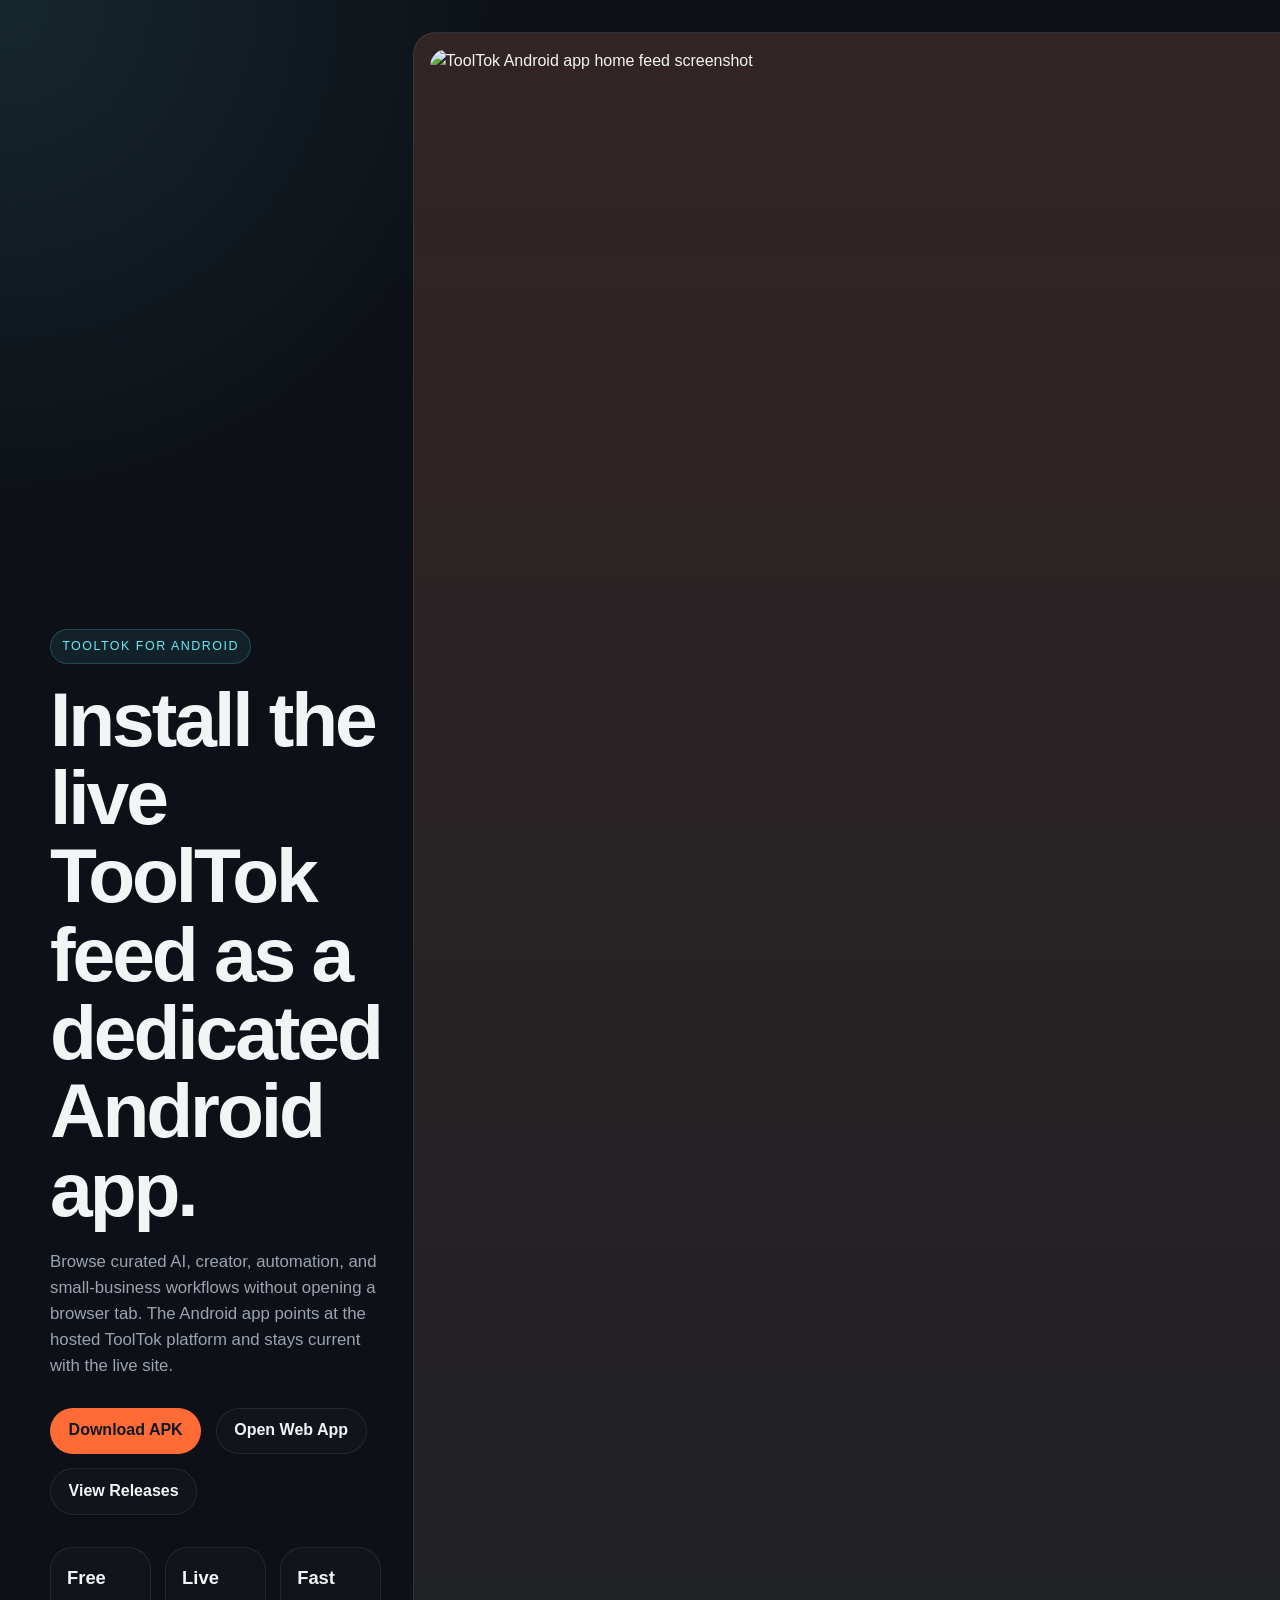
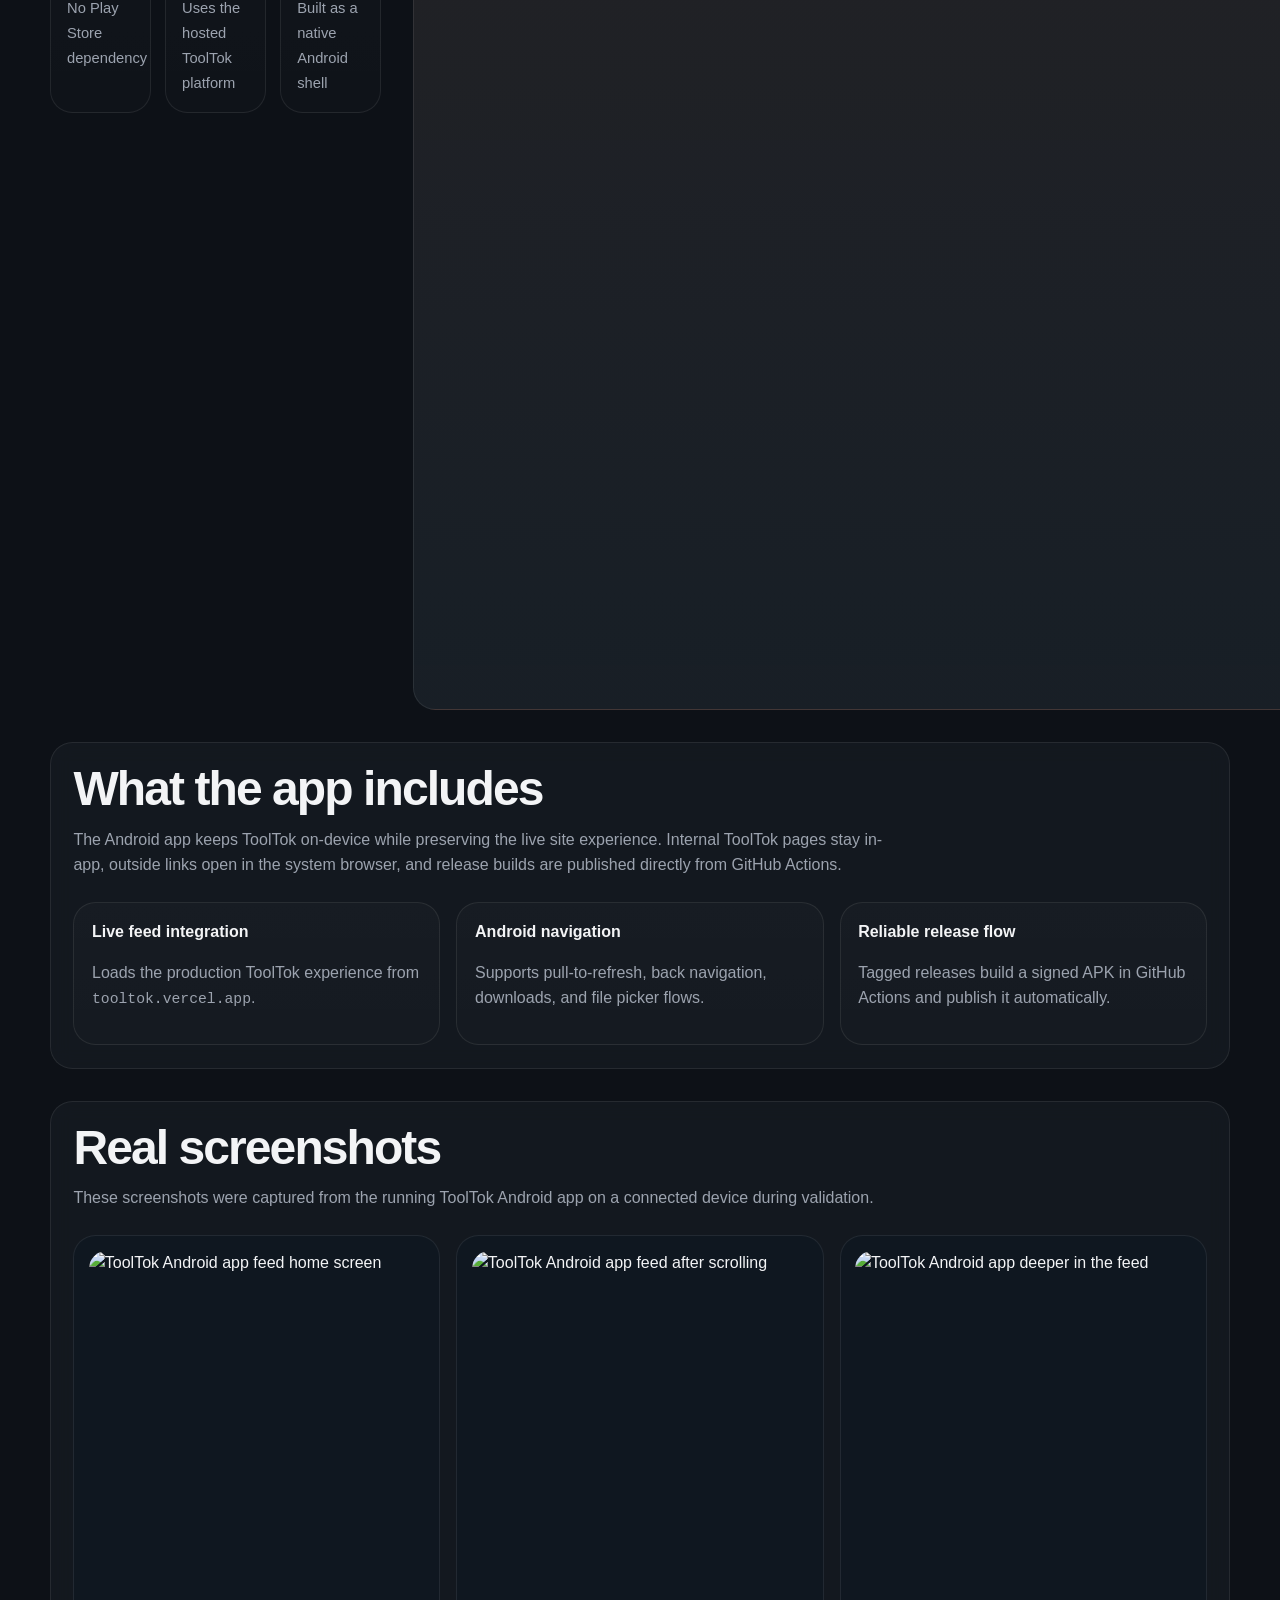
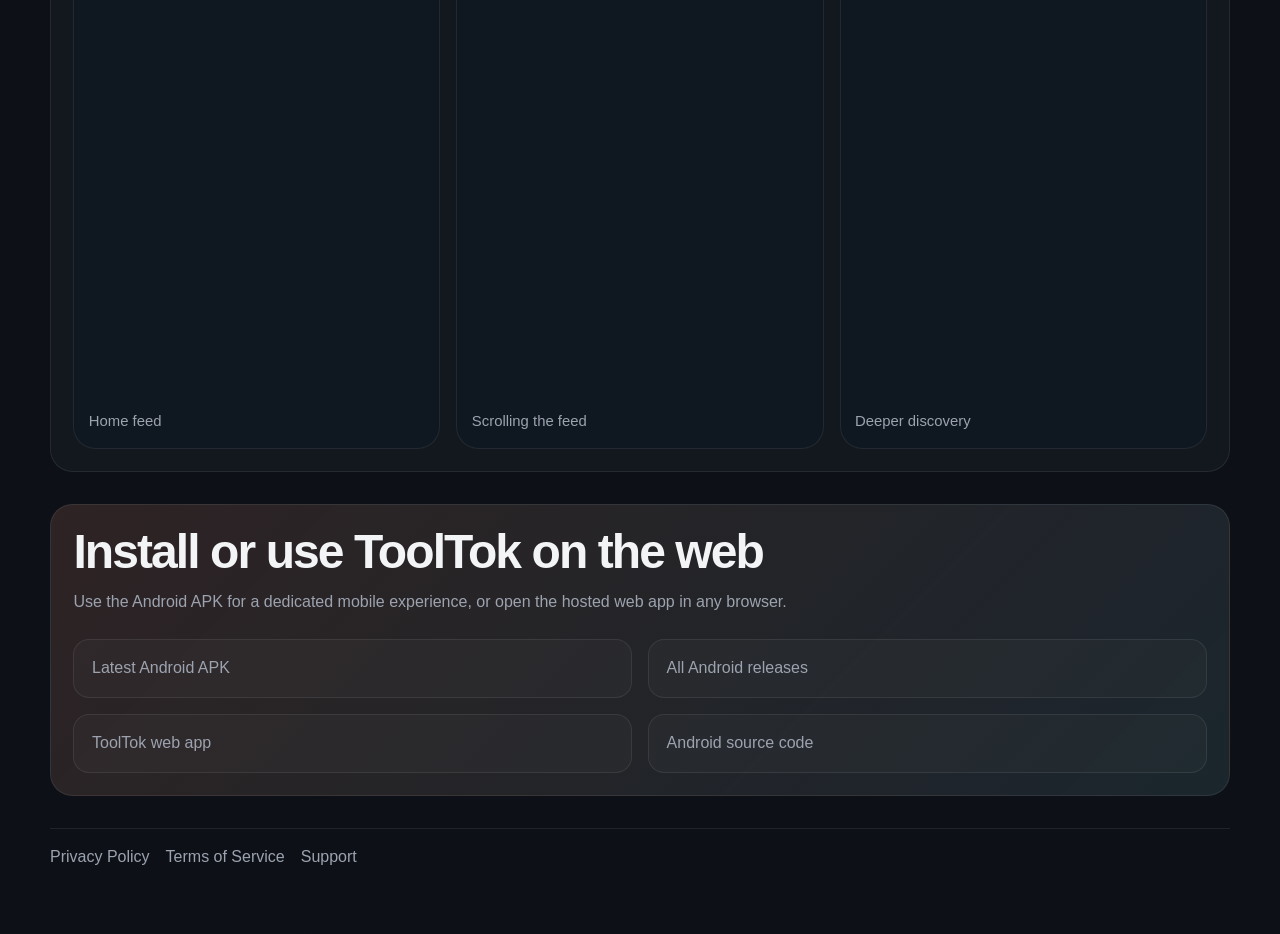
==== site/index.html @ 87d03ae3 "Add AdMob interstitials and legal pages" ====
<!doctype html>
<html lang="en">
  <head>
    <meta charset="utf-8" />
    <meta name="viewport" content="width=device-width, initial-scale=1" />
    <title>ToolTok Android App | Download the Latest APK</title>
    <meta
      name="description"
      content="Download ToolTok for Android. Browse curated AI, creator, automation, and small-business video workflows in a fast Android app linked to the live ToolTok web platform."
    />
    <meta
      name="keywords"
      content="ToolTok Android app, ToolTok APK, AI tools Android app, creator tools app, automation videos, small business app"
    />
    <meta name="robots" content="index,follow,max-image-preview:large" />
    <meta name="author" content="ToolTok" />
    <meta name="application-name" content="ToolTok Android App" />
    <meta name="theme-color" content="#0d1117" />
    <link rel="canonical" href="https://chartmann1590.github.io/ToolTok-App/" />
    <link rel="icon" href="./assets/tooltok-mark.svg" type="image/svg+xml" />
    <link rel="stylesheet" href="./styles.css" />

    <meta property="og:type" content="website" />
    <meta property="og:title" content="ToolTok Android App | Download the Latest APK" />
    <meta
      property="og:description"
      content="Install ToolTok on Android and get the live ToolTok feed, newsletter, and tool discovery experience in a mobile app."
    />
    <meta property="og:url" content="https://chartmann1590.github.io/ToolTok-App/" />
    <meta property="og:site_name" content="ToolTok Android App" />
    <meta
      property="og:image"
      content="https://chartmann1590.github.io/ToolTok-App/assets/screenshots/feed-home.png"
    />

    <meta name="twitter:card" content="summary_large_image" />
    <meta name="twitter:title" content="ToolTok Android App | Download the Latest APK" />
    <meta
      name="twitter:description"
      content="Install ToolTok on Android and open the live ToolTok feed in a dedicated app."
    />
    <meta
      name="twitter:image"
      content="https://chartmann1590.github.io/ToolTok-App/assets/screenshots/feed-home.png"
    />

    <script type="application/ld+json">
      {
        "@context": "https://schema.org",
        "@type": "SoftwareApplication",
        "name": "ToolTok Android App",
        "applicationCategory": "BusinessApplication",
        "operatingSystem": "Android",
        "isAccessibleForFree": true,
        "url": "https://chartmann1590.github.io/ToolTok-App/",
        "downloadUrl": "https://github.com/chartmann1590/ToolTok-App/releases/latest/download/ToolTok-release.apk",
        "installUrl": "https://github.com/chartmann1590/ToolTok-App/releases/latest/download/ToolTok-release.apk",
        "softwareVersion": "1.0.1",
        "description": "ToolTok for Android wraps the live ToolTok experience in a dedicated Android app with fast access to curated AI, creator, automation, and small-business video workflows.",
        "image": [
          "https://chartmann1590.github.io/ToolTok-App/assets/screenshots/feed-home.png",
          "https://chartmann1590.github.io/ToolTok-App/assets/screenshots/feed-scroll.png",
          "https://chartmann1590.github.io/ToolTok-App/assets/screenshots/feed-deep.png"
        ],
        "screenshot": [
          "https://chartmann1590.github.io/ToolTok-App/assets/screenshots/feed-home.png",
          "https://chartmann1590.github.io/ToolTok-App/assets/screenshots/feed-scroll.png",
          "https://chartmann1590.github.io/ToolTok-App/assets/screenshots/feed-deep.png"
        ],
        "offers": {
          "@type": "Offer",
          "price": "0",
          "priceCurrency": "USD"
        },
        "publisher": {
          "@type": "Organization",
          "name": "ToolTok"
        }
      }
    </script>
  </head>
  <body>
    <div class="shell">
      <header class="hero">
        <div class="hero-copy">
          <div class="eyebrow">ToolTok for Android</div>
          <h1>Install the live ToolTok feed as a dedicated Android app.</h1>
          <p class="lede">
            Browse curated AI, creator, automation, and small-business workflows without opening a browser tab.
            The Android app points at the hosted ToolTok platform and stays current with the live site.
          </p>
          <div class="actions">
            <a class="button primary" href="https://github.com/chartmann1590/ToolTok-App/releases/latest/download/ToolTok-release.apk">
              Download APK
            </a>
            <a class="button secondary" href="https://tooltok.vercel.app/" target="_blank" rel="noreferrer">
              Open Web App
            </a>
            <a class="button secondary" href="https://github.com/chartmann1590/ToolTok-App/releases" target="_blank" rel="noreferrer">
              View Releases
            </a>
          </div>
          <ul class="stats" aria-label="Key facts">
            <li><strong>Free</strong><span>No Play Store dependency</span></li>
            <li><strong>Live</strong><span>Uses the hosted ToolTok platform</span></li>
            <li><strong>Fast</strong><span>Built as a native Android shell</span></li>
          </ul>
        </div>
        <div class="hero-card">
          <img
            src="./assets/screenshots/feed-home.png"
            alt="ToolTok Android app home feed screenshot"
            width="1008"
            height="2244"
          />
        </div>
      </header>

      <main>
        <section class="section">
          <div class="section-copy">
            <h2>What the app includes</h2>
            <p>
              The Android app keeps ToolTok on-device while preserving the live site experience. Internal ToolTok pages
              stay in-app, outside links open in the system browser, and release builds are published directly from GitHub Actions.
            </p>
          </div>
          <div class="feature-grid">
            <article>
              <h3>Live feed integration</h3>
              <p>Loads the production ToolTok experience from <code>tooltok.vercel.app</code>.</p>
            </article>
            <article>
              <h3>Android navigation</h3>
              <p>Supports pull-to-refresh, back navigation, downloads, and file picker flows.</p>
            </article>
            <article>
              <h3>Reliable release flow</h3>
              <p>Tagged releases build a signed APK in GitHub Actions and publish it automatically.</p>
            </article>
          </div>
        </section>

        <section class="section">
          <div class="section-copy">
            <h2>Real screenshots</h2>
            <p>
              These screenshots were captured from the running ToolTok Android app on a connected device during validation.
            </p>
          </div>
          <div class="gallery">
            <figure>
              <img src="./assets/screenshots/feed-home.png" alt="ToolTok Android app feed home screen" width="1008" height="2244" />
              <figcaption>Home feed</figcaption>
            </figure>
            <figure>
              <img src="./assets/screenshots/feed-scroll.png" alt="ToolTok Android app feed after scrolling" width="1008" height="2244" />
              <figcaption>Scrolling the feed</figcaption>
            </figure>
            <figure>
              <img src="./assets/screenshots/feed-deep.png" alt="ToolTok Android app deeper in the feed" width="1008" height="2244" />
              <figcaption>Deeper discovery</figcaption>
            </figure>
          </div>
        </section>

        <section class="section cta">
          <div class="section-copy">
            <h2>Install or use ToolTok on the web</h2>
            <p>
              Use the Android APK for a dedicated mobile experience, or open the hosted web app in any browser.
            </p>
          </div>
          <div class="link-list">
            <a href="https://github.com/chartmann1590/ToolTok-App/releases/latest/download/ToolTok-release.apk">Latest Android APK</a>
            <a href="https://github.com/chartmann1590/ToolTok-App/releases" target="_blank" rel="noreferrer">All Android releases</a>
            <a href="https://tooltok.vercel.app/" target="_blank" rel="noreferrer">ToolTok web app</a>
            <a href="https://github.com/chartmann1590/ToolTok-App" target="_blank" rel="noreferrer">Android source code</a>
          </div>
        </section>
      </main>
      <footer class="footer">
        <a href="./privacy.html">Privacy Policy</a>
        <a href="./terms.html">Terms of Service</a>
        <a href="https://github.com/chartmann1590/ToolTok-App/issues" target="_blank" rel="noreferrer">Support</a>
      </footer>
    </div>
  </body>
</html>
---- site/styles.css ----
:root {
  --bg: #0d1117;
  --panel: #161b22;
  --panel-alt: #0f1720;
  --text: #f3f4f6;
  --muted: #9ca3af;
  --line: rgba(255, 255, 255, 0.08);
  --accent: #ff6b35;
  --accent-soft: rgba(255, 107, 53, 0.16);
  --cyan: #67e8f9;
}

* {
  box-sizing: border-box;
}

html {
  scroll-behavior: smooth;
}

body {
  margin: 0;
  background:
    radial-gradient(circle at top left, rgba(103, 232, 249, 0.1), transparent 32rem),
    radial-gradient(circle at 85% 15%, rgba(255, 107, 53, 0.12), transparent 28rem),
    var(--bg);
  color: var(--text);
  font: 16px/1.55 "Segoe UI", Inter, Helvetica, Arial, sans-serif;
}

a {
  color: inherit;
  text-decoration: none;
}

img {
  display: block;
  max-width: 100%;
  height: auto;
}

code {
  font-family: "Cascadia Code", Consolas, monospace;
  font-size: 0.92em;
}

.shell {
  width: min(1180px, calc(100% - 2rem));
  margin: 0 auto;
  padding: 2rem 0 4rem;
}

.legal-shell {
  width: min(900px, calc(100% - 2rem));
}

.hero {
  display: grid;
  grid-template-columns: 1.15fr 0.85fr;
  gap: 2rem;
  align-items: center;
  min-height: 80vh;
}

.eyebrow {
  display: inline-flex;
  padding: 0.4rem 0.7rem;
  border: 1px solid rgba(103, 232, 249, 0.2);
  border-radius: 999px;
  background: rgba(103, 232, 249, 0.08);
  color: var(--cyan);
  font-size: 0.78rem;
  letter-spacing: 0.12em;
  text-transform: uppercase;
}

.hero h1,
.section h2 {
  margin: 0;
  line-height: 1.02;
  letter-spacing: -0.04em;
}

.hero h1 {
  margin-top: 1rem;
  font-size: clamp(2.7rem, 6vw, 5.4rem);
  max-width: 11ch;
}

.lede,
.section-copy p,
.feature-grid p,
.link-list a,
figcaption {
  color: var(--muted);
}

.lede {
  max-width: 60ch;
  margin: 1.3rem 0 0;
  font-size: 1.05rem;
}

.actions {
  display: flex;
  flex-wrap: wrap;
  gap: 0.9rem;
  margin-top: 1.8rem;
}

.button {
  display: inline-flex;
  align-items: center;
  justify-content: center;
  min-height: 2.9rem;
  padding: 0 1.1rem;
  border-radius: 999px;
  border: 1px solid var(--line);
  font-weight: 700;
}

.button.primary {
  background: var(--accent);
  border-color: transparent;
  color: #111827;
}

.button.secondary {
  background: rgba(255, 255, 255, 0.02);
}

.stats {
  display: grid;
  grid-template-columns: repeat(3, minmax(0, 1fr));
  gap: 0.9rem;
  margin: 2rem 0 0;
  padding: 0;
  list-style: none;
}

.stats li,
.feature-grid article,
.section,
.hero-card,
.gallery figure {
  border: 1px solid var(--line);
  background: linear-gradient(180deg, rgba(255, 255, 255, 0.02), rgba(255, 255, 255, 0.01));
  border-radius: 1.4rem;
}

.stats li {
  padding: 1rem;
}

.stats strong {
  display: block;
  margin-bottom: 0.25rem;
  font-size: 1.15rem;
}

.stats span {
  color: var(--muted);
  font-size: 0.92rem;
}

.hero-card {
  padding: 1rem;
  background:
    linear-gradient(180deg, rgba(255, 107, 53, 0.12), rgba(103, 232, 249, 0.02)),
    var(--panel);
}

.hero-card img,
.gallery img {
  border-radius: 1.1rem;
}

.section {
  margin-top: 2rem;
  padding: 1.4rem;
  background: rgba(22, 27, 34, 0.78);
  backdrop-filter: blur(10px);
}

.section h2 {
  font-size: clamp(1.8rem, 4vw, 3rem);
}

.section-copy {
  max-width: 52rem;
}

.section-copy p {
  margin-top: 0.85rem;
}

.feature-grid,
.gallery,
.link-list {
  display: grid;
  gap: 1rem;
  margin-top: 1.5rem;
}

.feature-grid {
  grid-template-columns: repeat(3, minmax(0, 1fr));
}

.feature-grid article {
  padding: 1.1rem;
}

.feature-grid h3 {
  margin: 0 0 0.5rem;
  font-size: 1rem;
}

.gallery {
  grid-template-columns: repeat(3, minmax(0, 1fr));
}

.gallery figure {
  margin: 0;
  padding: 0.9rem;
  background: var(--panel-alt);
}

figcaption {
  margin-top: 0.7rem;
  font-size: 0.93rem;
}

.cta {
  background:
    linear-gradient(135deg, rgba(255, 107, 53, 0.1), rgba(103, 232, 249, 0.05)),
    var(--panel);
}

.link-list {
  grid-template-columns: repeat(2, minmax(0, 1fr));
}

.link-list a {
  padding: 1rem 1.1rem;
  border-radius: 1rem;
  border: 1px solid var(--line);
  background: rgba(255, 255, 255, 0.025);
  transition: transform 140ms ease, border-color 140ms ease, color 140ms ease;
}

.link-list a:hover,
.button:hover {
  transform: translateY(-1px);
  border-color: rgba(255, 255, 255, 0.18);
  color: var(--text);
}

.footer,
.legal-nav {
  display: flex;
  flex-wrap: wrap;
  gap: 1rem;
  align-items: center;
}

.footer {
  margin-top: 2rem;
  padding: 1rem 0 0;
  border-top: 1px solid var(--line);
  color: var(--muted);
}

.footer a,
.legal-nav a {
  color: var(--muted);
  transition: color 140ms ease;
}

.footer a:hover,
.legal-nav a:hover {
  color: var(--text);
}

.legal-hero {
  min-height: auto;
  grid-template-columns: 1fr;
  gap: 1rem;
  padding-top: 1rem;
}

.legal-hero h1 {
  max-width: none;
  font-size: clamp(2.4rem, 5vw, 4.2rem);
}

.legal-meta {
  color: var(--muted);
  font-size: 0.95rem;
}

.legal-content {
  display: grid;
  gap: 1rem;
}

.legal-content article {
  border: 1px solid var(--line);
  border-radius: 1.2rem;
  background: rgba(22, 27, 34, 0.82);
  padding: 1.2rem;
}

.legal-content h2 {
  font-size: 1.35rem;
  margin-bottom: 0.75rem;
}

.legal-content h3 {
  margin: 1rem 0 0.5rem;
  font-size: 1rem;
}

.legal-content p,
.legal-content li {
  color: var(--muted);
}

.legal-content ul {
  margin: 0.75rem 0 0;
  padding-left: 1.25rem;
}

.legal-content code,
.legal-content strong {
  color: var(--text);
}

@media (max-width: 980px) {
  .hero,
  .feature-grid,
  .gallery,
  .link-list {
    grid-template-columns: 1fr;
  }

  .hero {
    min-height: auto;
    padding-top: 1rem;
  }

  .hero h1 {
    max-width: none;
  }

  .stats {
    grid-template-columns: 1fr;
  }
}
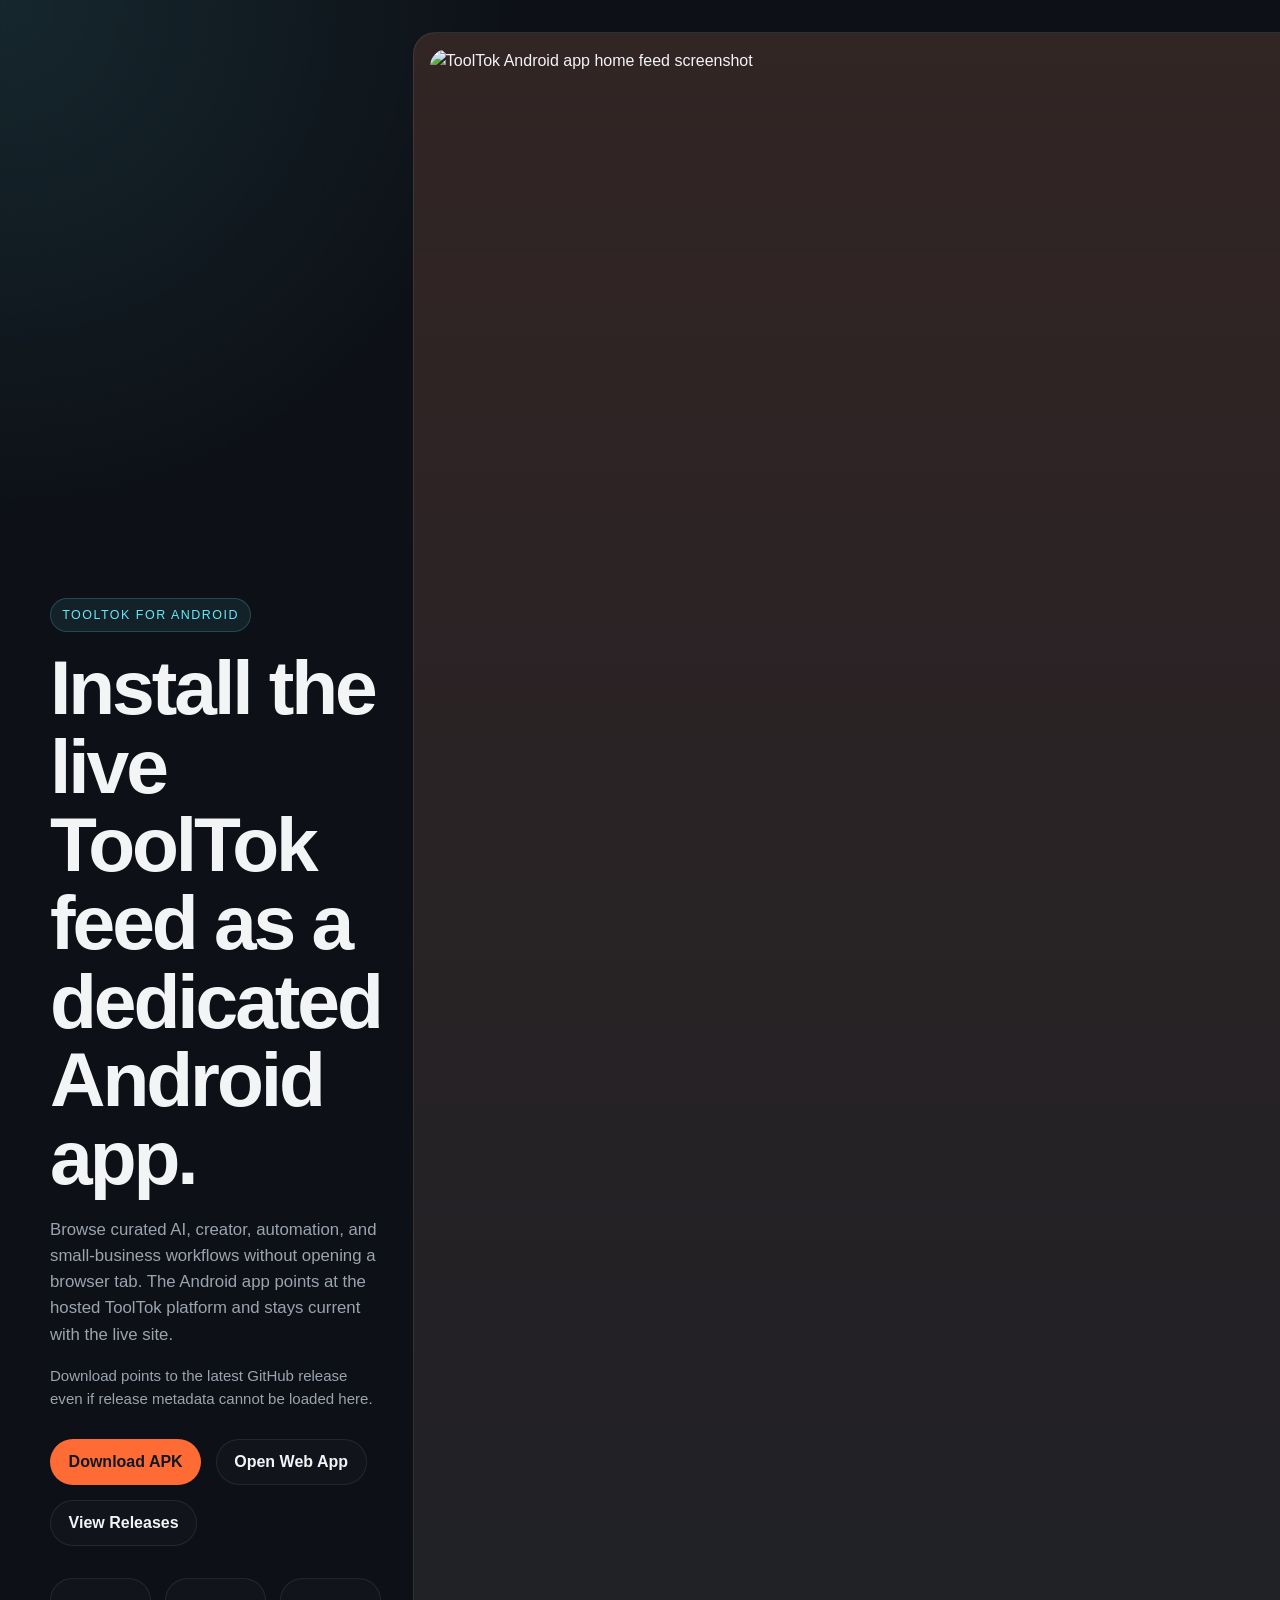
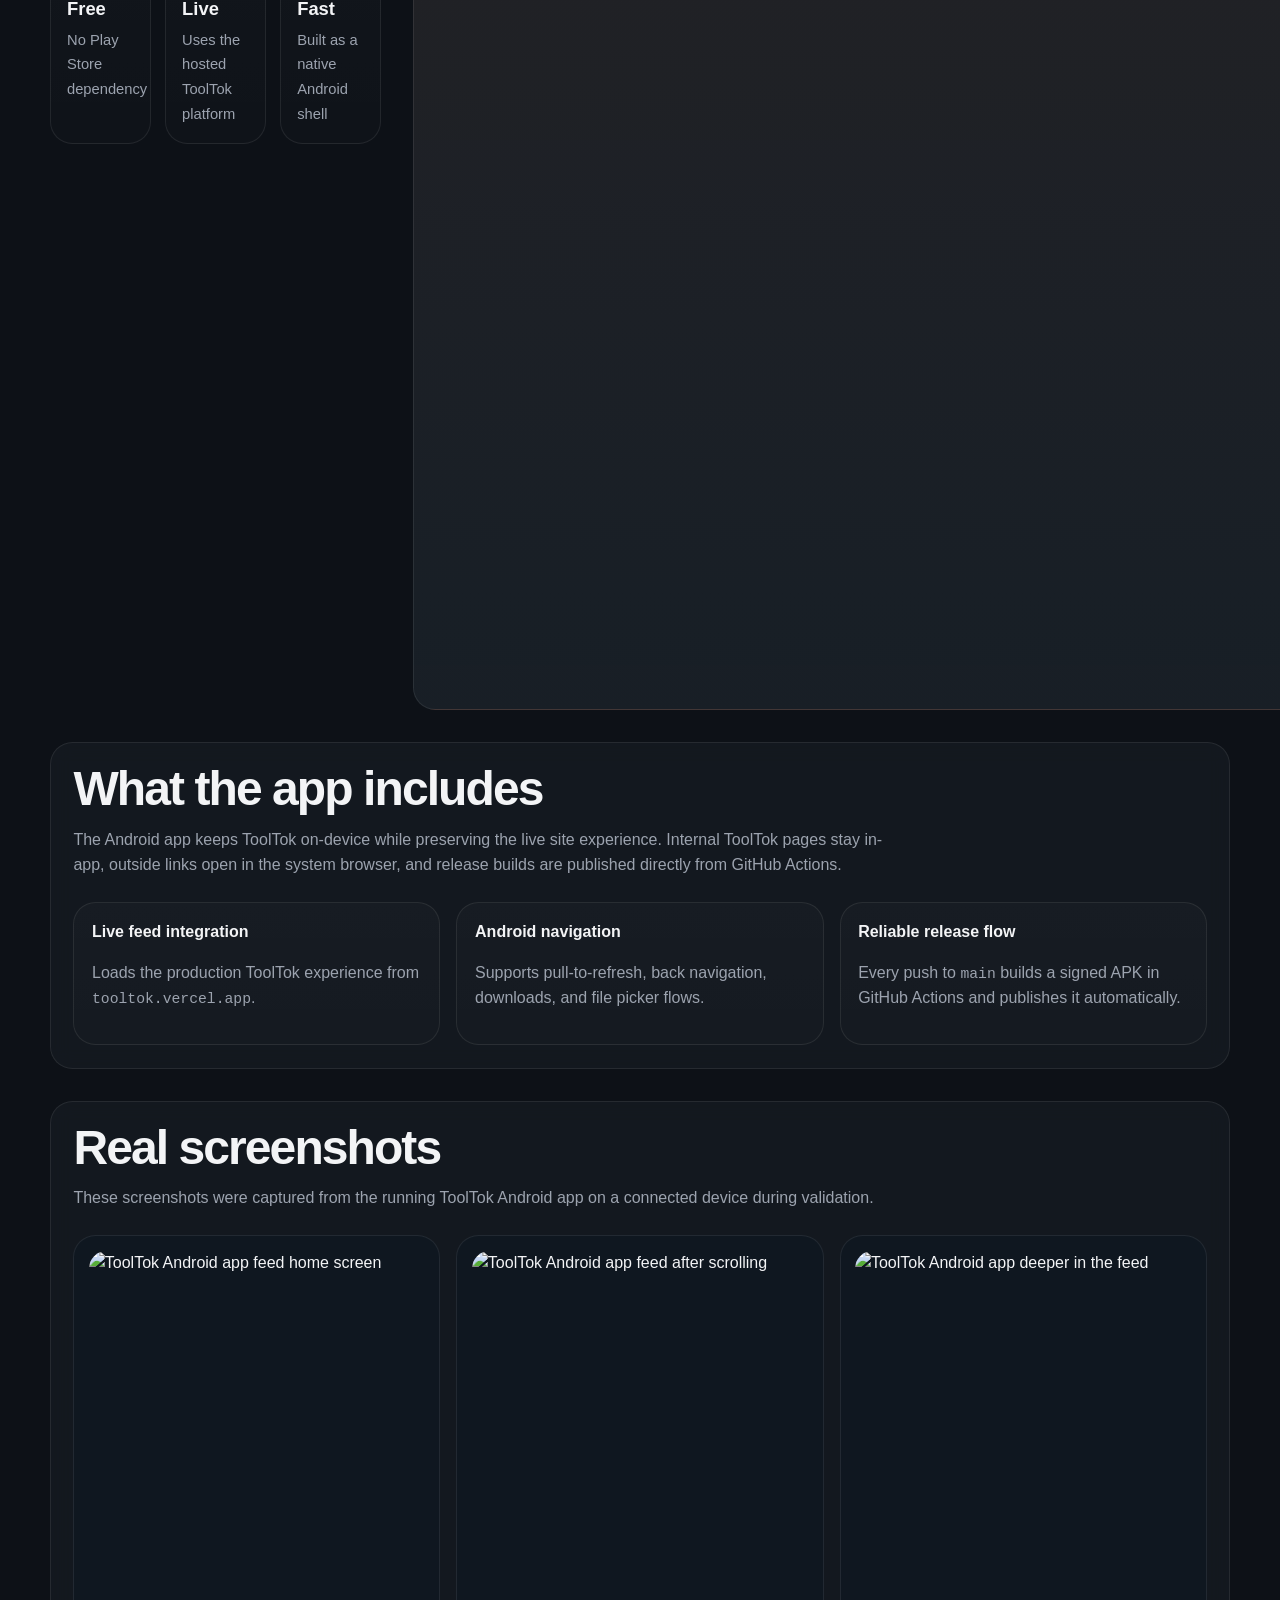
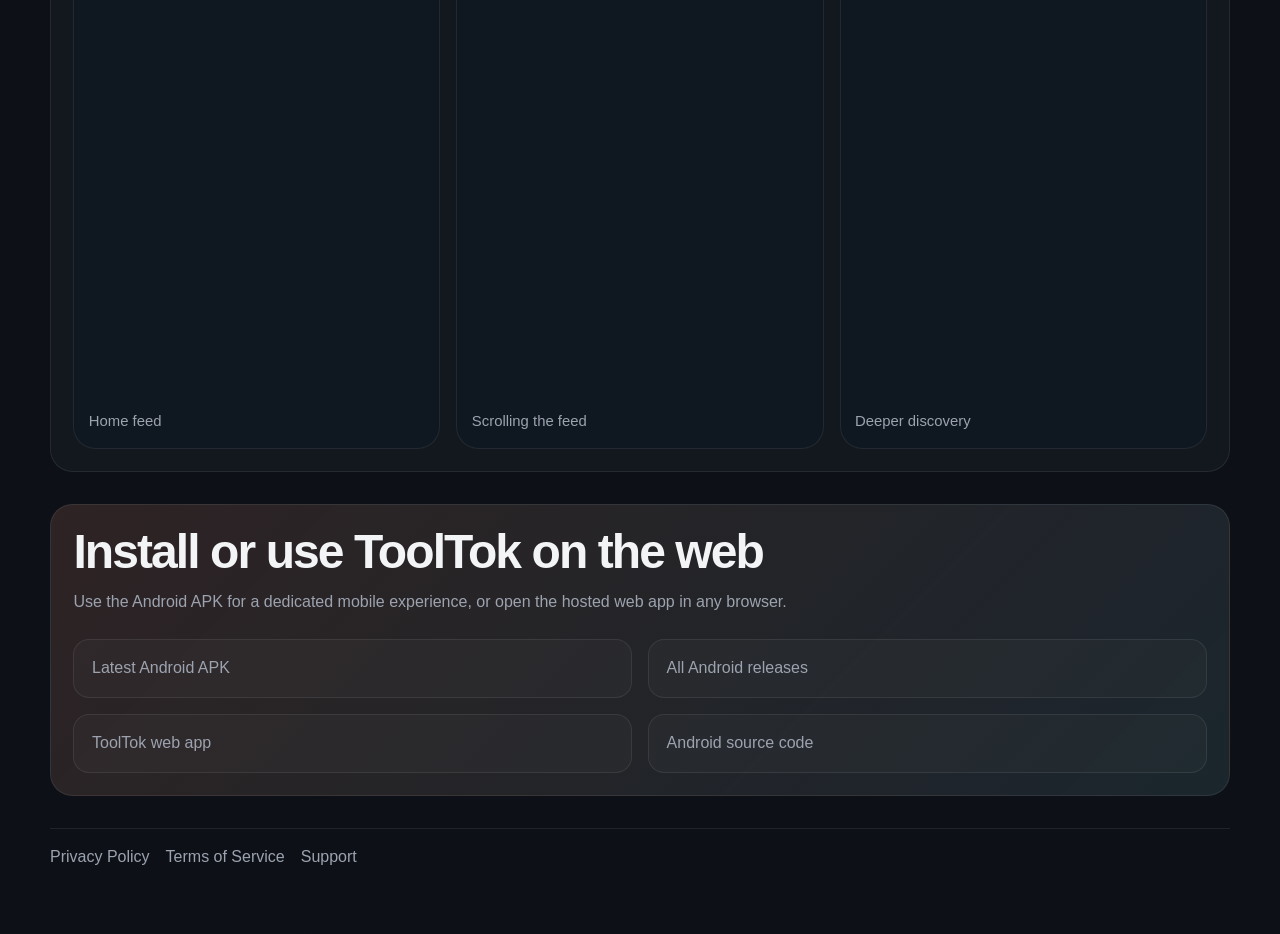
==== commit 8a5bc65a: "Keep site APK link synced to latest release" ====
--- a/site/index.html
+++ b/site/index.html
@@ -19,6 +19,7 @@
     <link rel="canonical" href="https://chartmann1590.github.io/ToolTok-App/" />
     <link rel="icon" href="./assets/tooltok-mark.svg" type="image/svg+xml" />
     <link rel="stylesheet" href="./styles.css" />
+    <script defer src="./app.js"></script>
 
     <meta property="og:type" content="website" />
     <meta property="og:title" content="ToolTok Android App | Download the Latest APK" />
@@ -55,7 +56,6 @@
         "url": "https://chartmann1590.github.io/ToolTok-App/",
         "downloadUrl": "https://github.com/chartmann1590/ToolTok-App/releases/latest/download/ToolTok-release.apk",
         "installUrl": "https://github.com/chartmann1590/ToolTok-App/releases/latest/download/ToolTok-release.apk",
-        "softwareVersion": "1.0.1",
         "description": "ToolTok for Android wraps the live ToolTok experience in a dedicated Android app with fast access to curated AI, creator, automation, and small-business video workflows.",
         "image": [
           "https://chartmann1590.github.io/ToolTok-App/assets/screenshots/feed-home.png",
@@ -89,8 +89,15 @@
             Browse curated AI, creator, automation, and small-business workflows without opening a browser tab.
             The Android app points at the hosted ToolTok platform and stays current with the live site.
           </p>
+          <p class="release-meta" data-release-status>
+            Download always points to the newest GitHub release build published from <code>main</code>.
+          </p>
           <div class="actions">
-            <a class="button primary" href="https://github.com/chartmann1590/ToolTok-App/releases/latest/download/ToolTok-release.apk">
+            <a
+              class="button primary"
+              href="https://github.com/chartmann1590/ToolTok-App/releases/latest/download/ToolTok-release.apk"
+              data-latest-apk-url
+            >
               Download APK
             </a>
             <a class="button secondary" href="https://tooltok.vercel.app/" target="_blank" rel="noreferrer">
@@ -136,7 +143,7 @@
             </article>
             <article>
               <h3>Reliable release flow</h3>
-              <p>Tagged releases build a signed APK in GitHub Actions and publish it automatically.</p>
+              <p>Every push to <code>main</code> builds a signed APK in GitHub Actions and publishes it automatically.</p>
             </article>
           </div>
         </section>
@@ -172,7 +179,12 @@
             </p>
           </div>
           <div class="link-list">
-            <a href="https://github.com/chartmann1590/ToolTok-App/releases/latest/download/ToolTok-release.apk">Latest Android APK</a>
+            <a
+              href="https://github.com/chartmann1590/ToolTok-App/releases/latest/download/ToolTok-release.apk"
+              data-latest-apk-url
+            >
+              Latest Android APK
+            </a>
             <a href="https://github.com/chartmann1590/ToolTok-App/releases" target="_blank" rel="noreferrer">All Android releases</a>
             <a href="https://tooltok.vercel.app/" target="_blank" rel="noreferrer">ToolTok web app</a>
             <a href="https://github.com/chartmann1590/ToolTok-App" target="_blank" rel="noreferrer">Android source code</a>
--- a/site/styles.css
+++ b/site/styles.css
@@ -101,6 +101,12 @@
   font-size: 1.05rem;
 }
 
+.release-meta {
+  margin: 1rem 0 0;
+  color: var(--muted);
+  font-size: 0.94rem;
+}
+
 .actions {
   display: flex;
   flex-wrap: wrap;
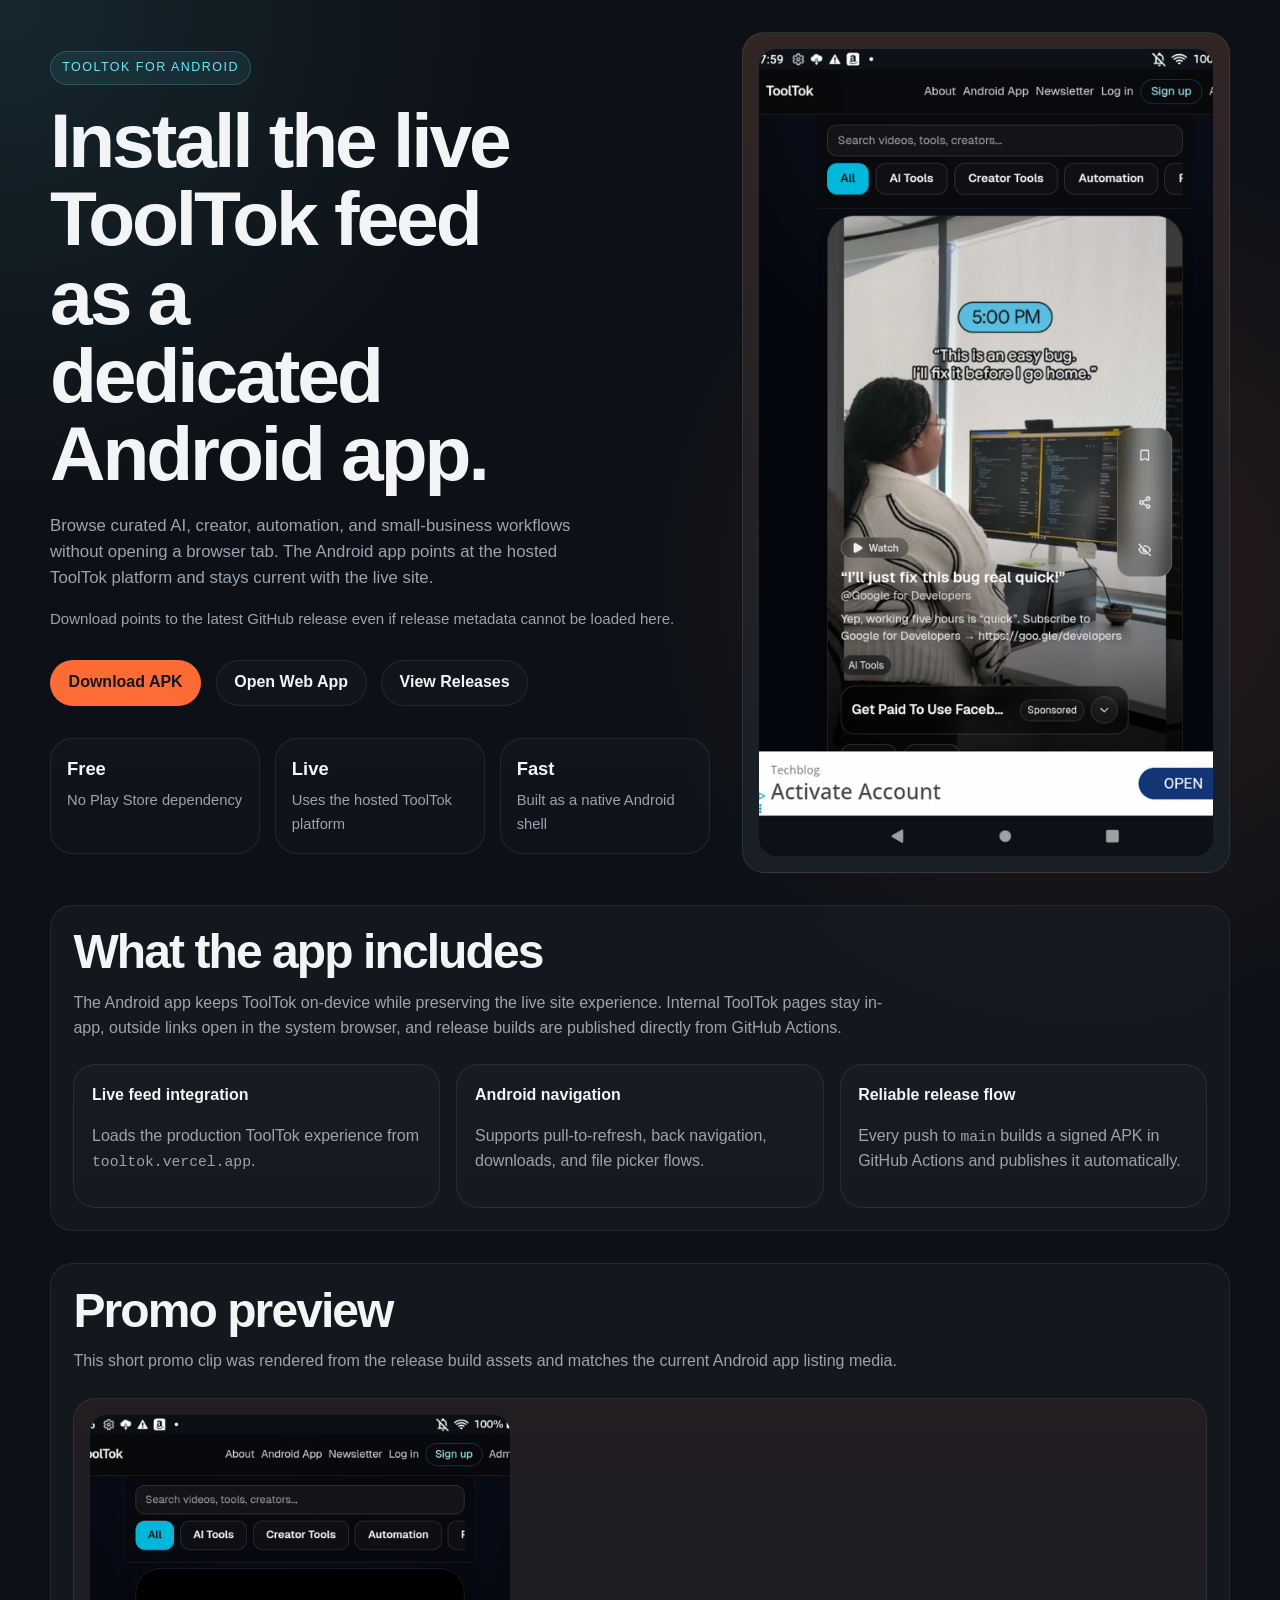
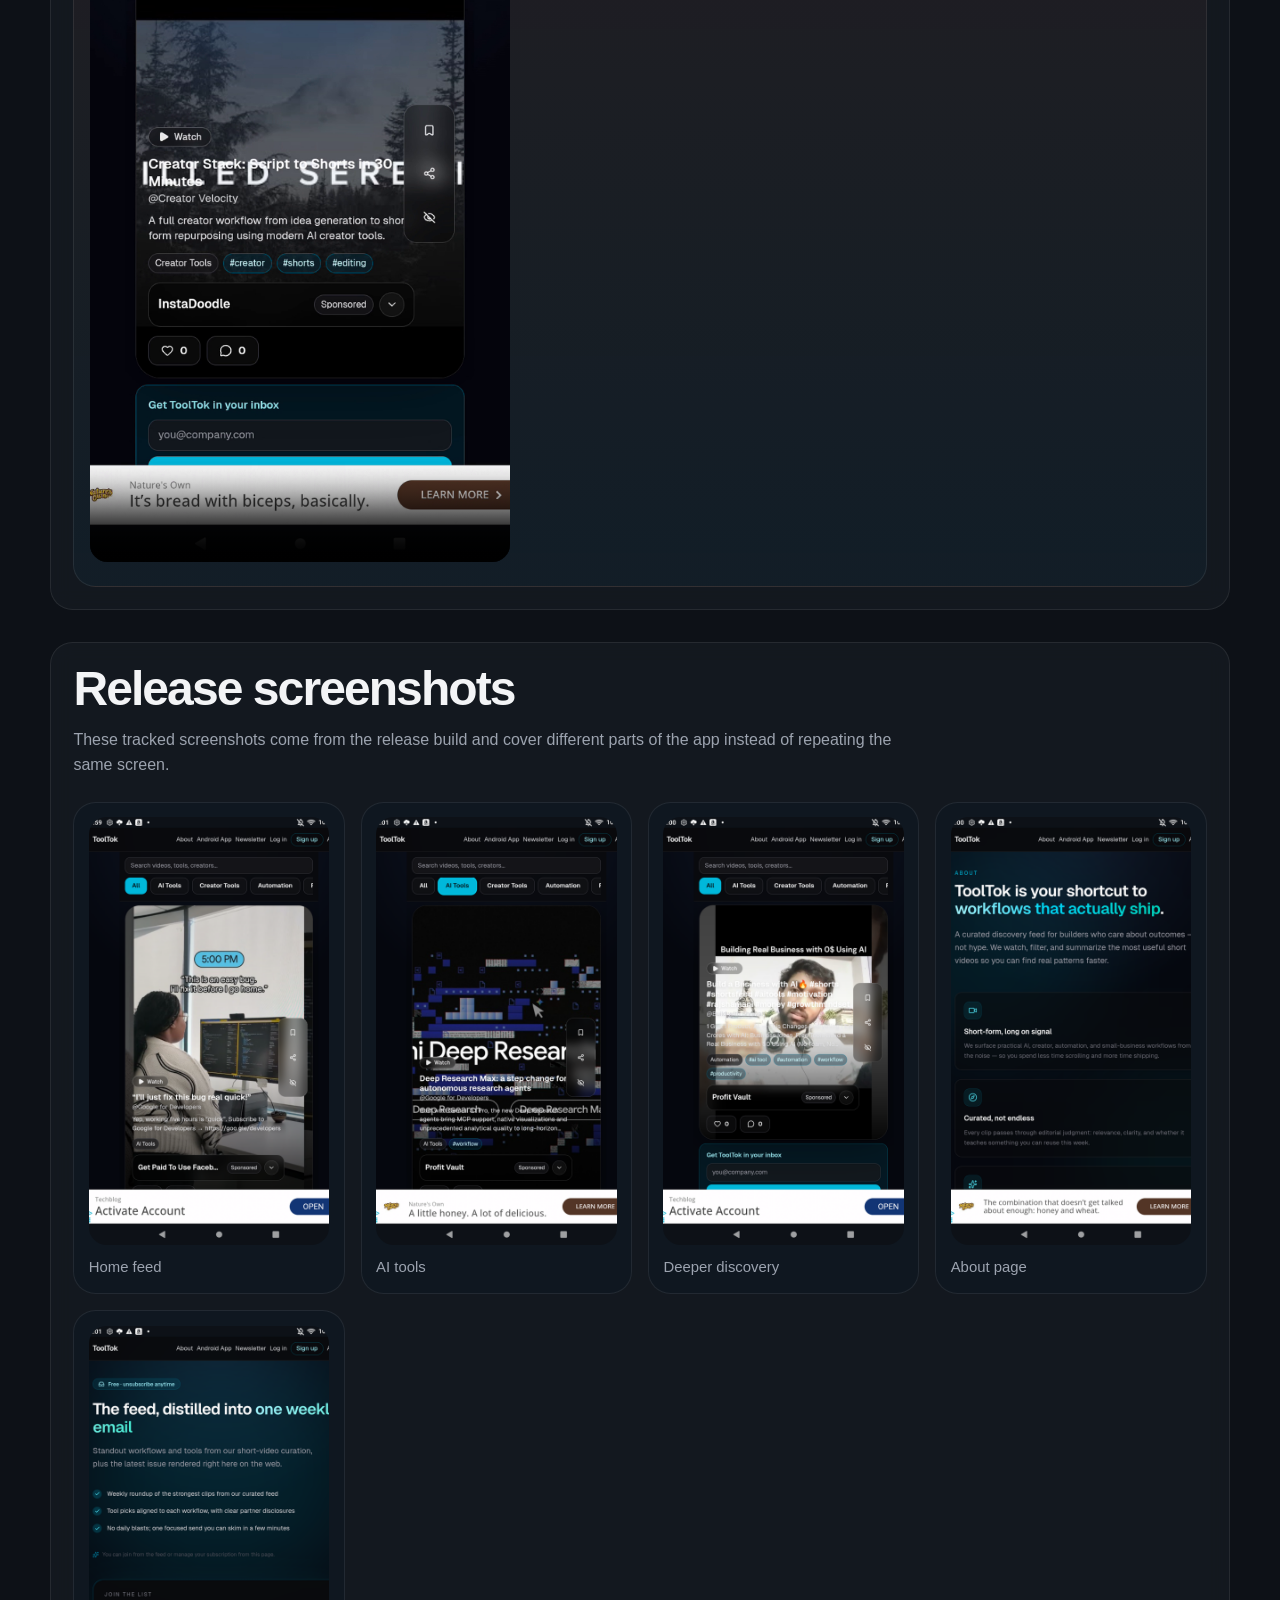
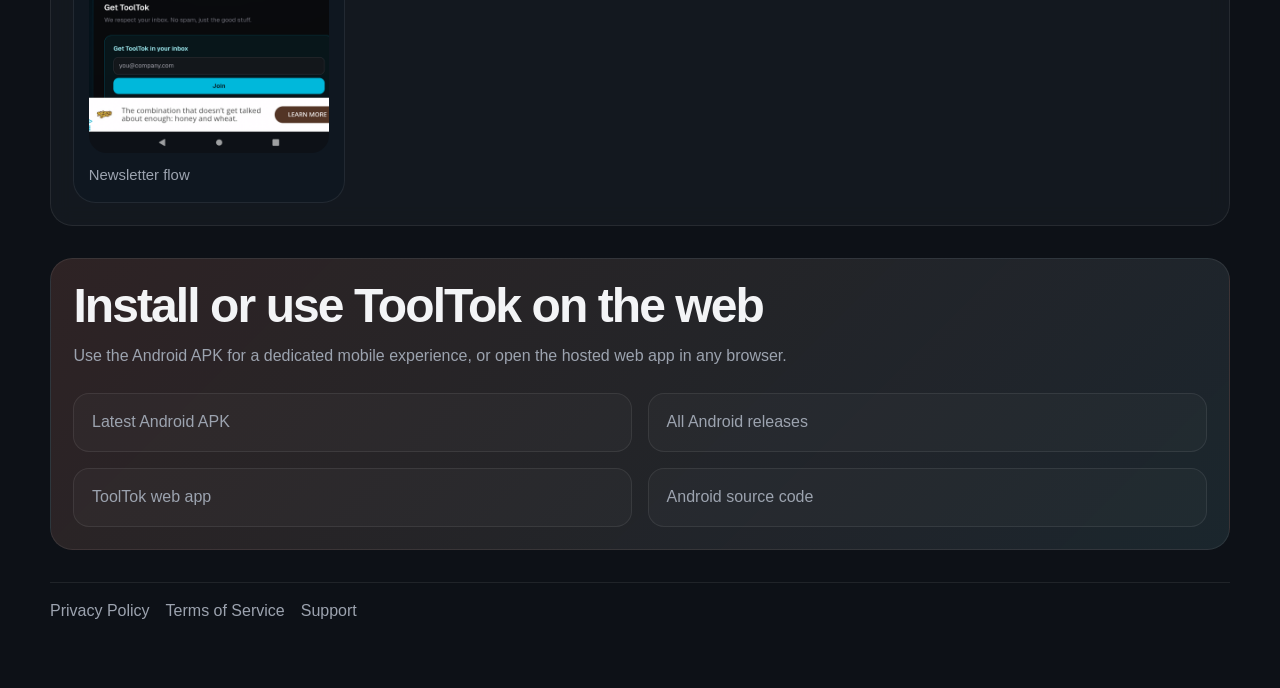
==== commit 95ebb306: "Publish release media on landing page" ====
--- a/site/index.html
+++ b/site/index.html
@@ -31,7 +31,7 @@
     <meta property="og:site_name" content="ToolTok Android App" />
     <meta
       property="og:image"
-      content="https://chartmann1590.github.io/ToolTok-App/assets/screenshots/feed-home.png"
+      content="https://chartmann1590.github.io/ToolTok-App/assets/screenshots/release/home-feed.png"
     />
 
     <meta name="twitter:card" content="summary_large_image" />
@@ -42,7 +42,7 @@
     />
     <meta
       name="twitter:image"
-      content="https://chartmann1590.github.io/ToolTok-App/assets/screenshots/feed-home.png"
+      content="https://chartmann1590.github.io/ToolTok-App/assets/screenshots/release/home-feed.png"
     />
 
     <script type="application/ld+json">
@@ -58,14 +58,16 @@
         "installUrl": "https://github.com/chartmann1590/ToolTok-App/releases/latest/download/ToolTok-release.apk",
         "description": "ToolTok for Android wraps the live ToolTok experience in a dedicated Android app with fast access to curated AI, creator, automation, and small-business video workflows.",
         "image": [
-          "https://chartmann1590.github.io/ToolTok-App/assets/screenshots/feed-home.png",
-          "https://chartmann1590.github.io/ToolTok-App/assets/screenshots/feed-scroll.png",
-          "https://chartmann1590.github.io/ToolTok-App/assets/screenshots/feed-deep.png"
+          "https://chartmann1590.github.io/ToolTok-App/assets/screenshots/release/home-feed.png",
+          "https://chartmann1590.github.io/ToolTok-App/assets/screenshots/release/ai-tools.png",
+          "https://chartmann1590.github.io/ToolTok-App/assets/screenshots/release/feed-deep.png"
         ],
         "screenshot": [
-          "https://chartmann1590.github.io/ToolTok-App/assets/screenshots/feed-home.png",
-          "https://chartmann1590.github.io/ToolTok-App/assets/screenshots/feed-scroll.png",
-          "https://chartmann1590.github.io/ToolTok-App/assets/screenshots/feed-deep.png"
+          "https://chartmann1590.github.io/ToolTok-App/assets/screenshots/release/home-feed.png",
+          "https://chartmann1590.github.io/ToolTok-App/assets/screenshots/release/ai-tools.png",
+          "https://chartmann1590.github.io/ToolTok-App/assets/screenshots/release/feed-deep.png",
+          "https://chartmann1590.github.io/ToolTok-App/assets/screenshots/release/about.png",
+          "https://chartmann1590.github.io/ToolTok-App/assets/screenshots/release/newsletter.png"
         ],
         "offers": {
           "@type": "Offer",
@@ -115,10 +117,8 @@
         </div>
         <div class="hero-card">
           <img
-            src="./assets/screenshots/feed-home.png"
+            src="./assets/screenshots/release/home-feed.png"
             alt="ToolTok Android app home feed screenshot"
-            width="1008"
-            height="2244"
           />
         </div>
       </header>
@@ -150,23 +150,52 @@
 
         <section class="section">
           <div class="section-copy">
-            <h2>Real screenshots</h2>
-            <p>
-              These screenshots were captured from the running ToolTok Android app on a connected device during validation.
+            <h2>Promo preview</h2>
+            <p>
+              This short promo clip was rendered from the release build assets and matches the current Android app listing media.
+            </p>
+          </div>
+          <div class="promo-card">
+            <video
+              class="promo-video"
+              controls
+              playsinline
+              preload="metadata"
+              poster="./assets/video/release-promo-poster.png"
+            >
+              <source src="./assets/video/release-promo-vertical.mp4" type="video/mp4" />
+              Your browser does not support embedded video.
+            </video>
+          </div>
+        </section>
+
+        <section class="section">
+          <div class="section-copy">
+            <h2>Release screenshots</h2>
+            <p>
+              These tracked screenshots come from the release build and cover different parts of the app instead of repeating the same screen.
             </p>
           </div>
           <div class="gallery">
             <figure>
-              <img src="./assets/screenshots/feed-home.png" alt="ToolTok Android app feed home screen" width="1008" height="2244" />
+              <img src="./assets/screenshots/release/home-feed.png" alt="ToolTok Android app home feed screen" />
               <figcaption>Home feed</figcaption>
             </figure>
             <figure>
-              <img src="./assets/screenshots/feed-scroll.png" alt="ToolTok Android app feed after scrolling" width="1008" height="2244" />
-              <figcaption>Scrolling the feed</figcaption>
-            </figure>
-            <figure>
-              <img src="./assets/screenshots/feed-deep.png" alt="ToolTok Android app deeper in the feed" width="1008" height="2244" />
+              <img src="./assets/screenshots/release/ai-tools.png" alt="ToolTok Android app AI tools screen" />
+              <figcaption>AI tools</figcaption>
+            </figure>
+            <figure>
+              <img src="./assets/screenshots/release/feed-deep.png" alt="ToolTok Android app deeper in the feed" />
               <figcaption>Deeper discovery</figcaption>
+            </figure>
+            <figure>
+              <img src="./assets/screenshots/release/about.png" alt="ToolTok Android app about screen" />
+              <figcaption>About page</figcaption>
+            </figure>
+            <figure>
+              <img src="./assets/screenshots/release/newsletter.png" alt="ToolTok Android app newsletter screen" />
+              <figcaption>Newsletter flow</figcaption>
             </figure>
           </div>
         </section>
--- a/site/styles.css
+++ b/site/styles.css
@@ -222,13 +222,30 @@
 }
 
 .gallery {
-  grid-template-columns: repeat(3, minmax(0, 1fr));
+  grid-template-columns: repeat(auto-fit, minmax(220px, 1fr));
 }
 
 .gallery figure {
   margin: 0;
   padding: 0.9rem;
   background: var(--panel-alt);
+}
+
+.promo-card {
+  margin-top: 1.5rem;
+  padding: 1rem;
+  border: 1px solid var(--line);
+  border-radius: 1.4rem;
+  background:
+    linear-gradient(180deg, rgba(255, 107, 53, 0.08), rgba(103, 232, 249, 0.03)),
+    var(--panel-alt);
+}
+
+.promo-video {
+  width: min(100%, 420px);
+  margin: 0 auto;
+  border-radius: 1.1rem;
+  background: #05080d;
 }
 
 figcaption {
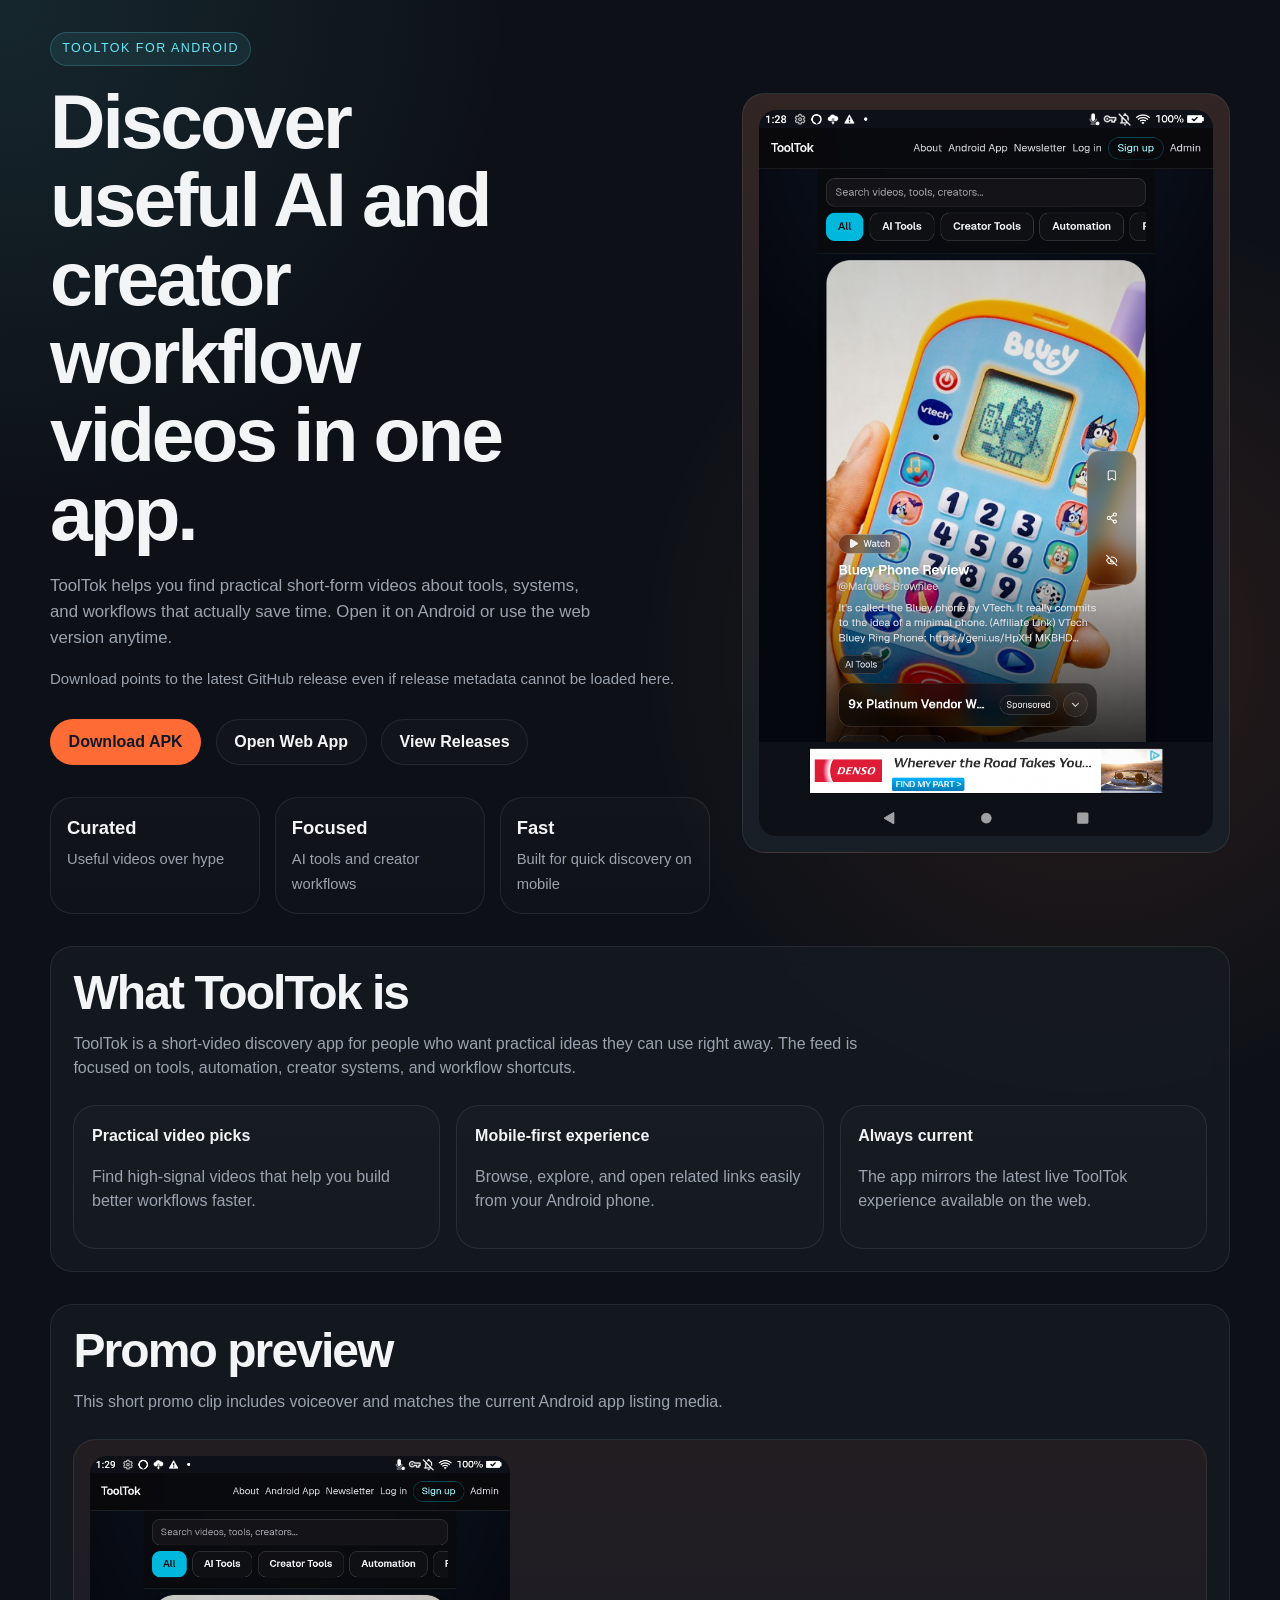
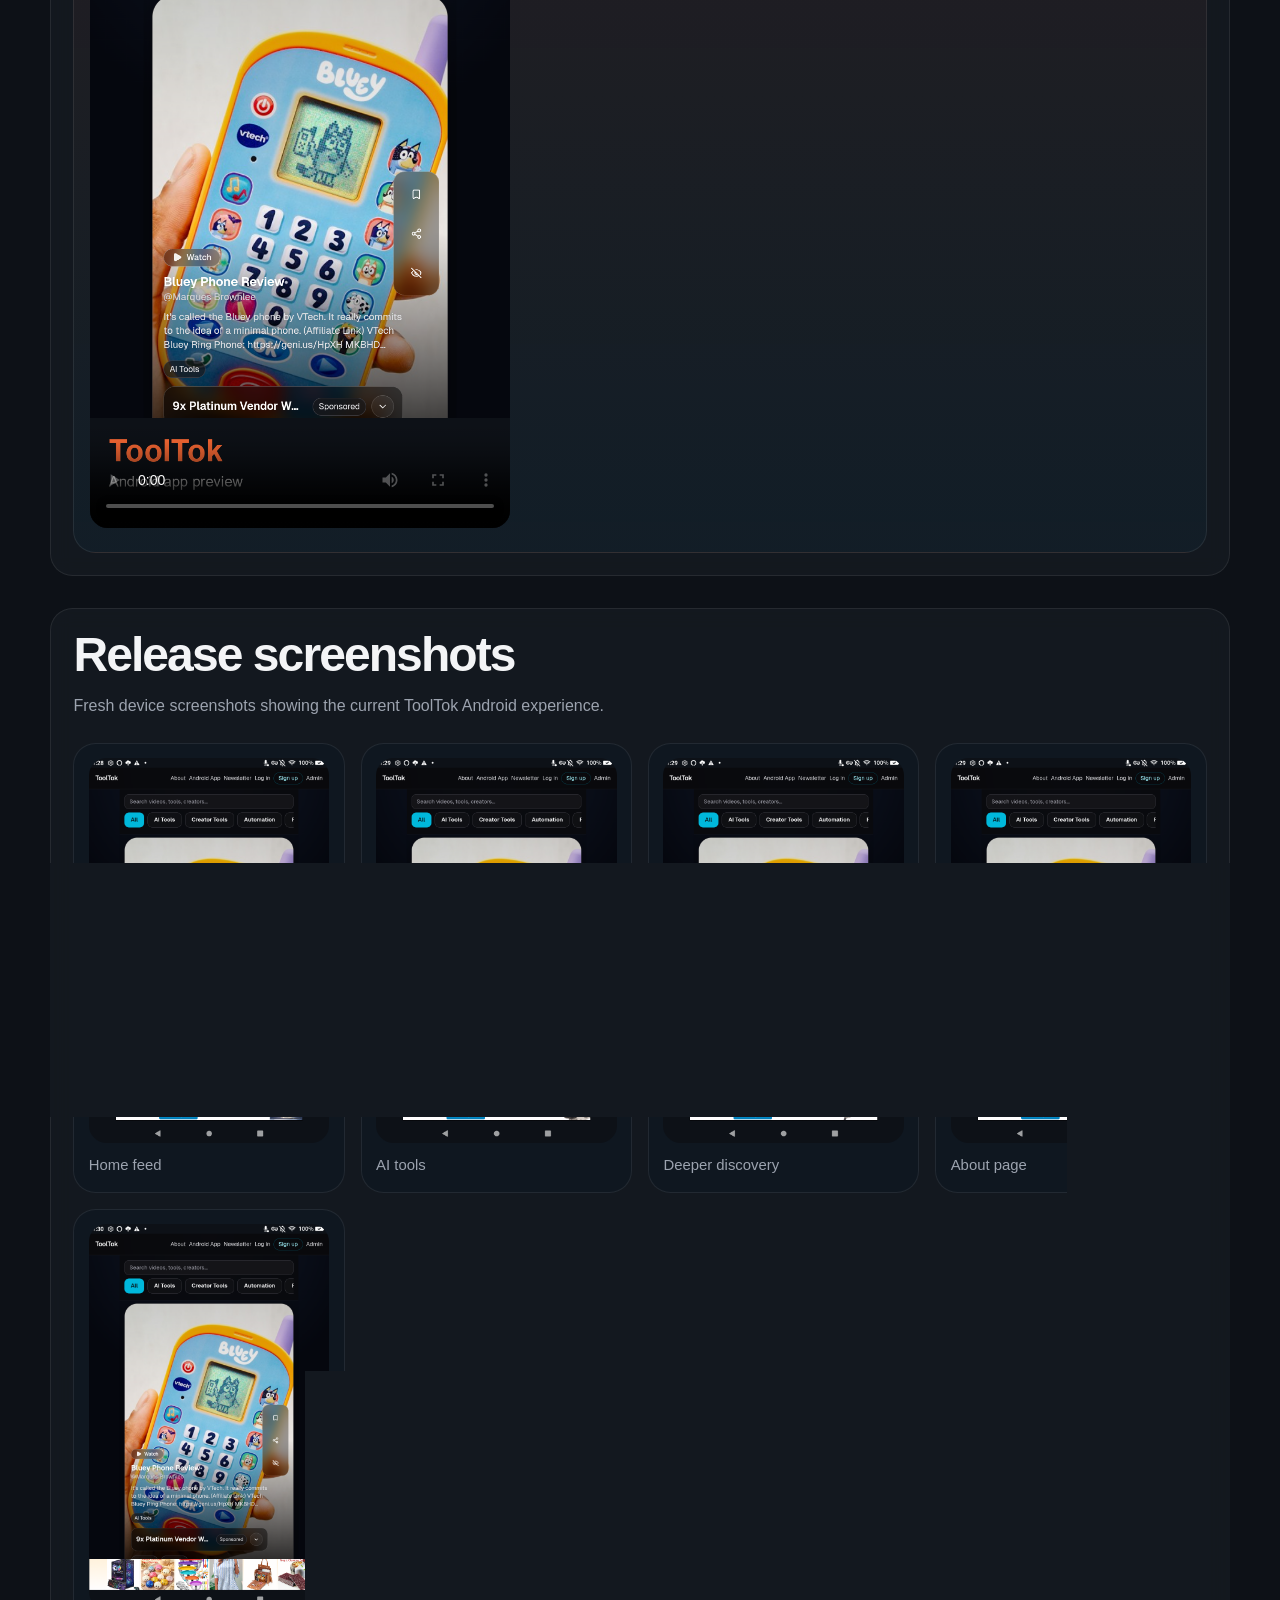
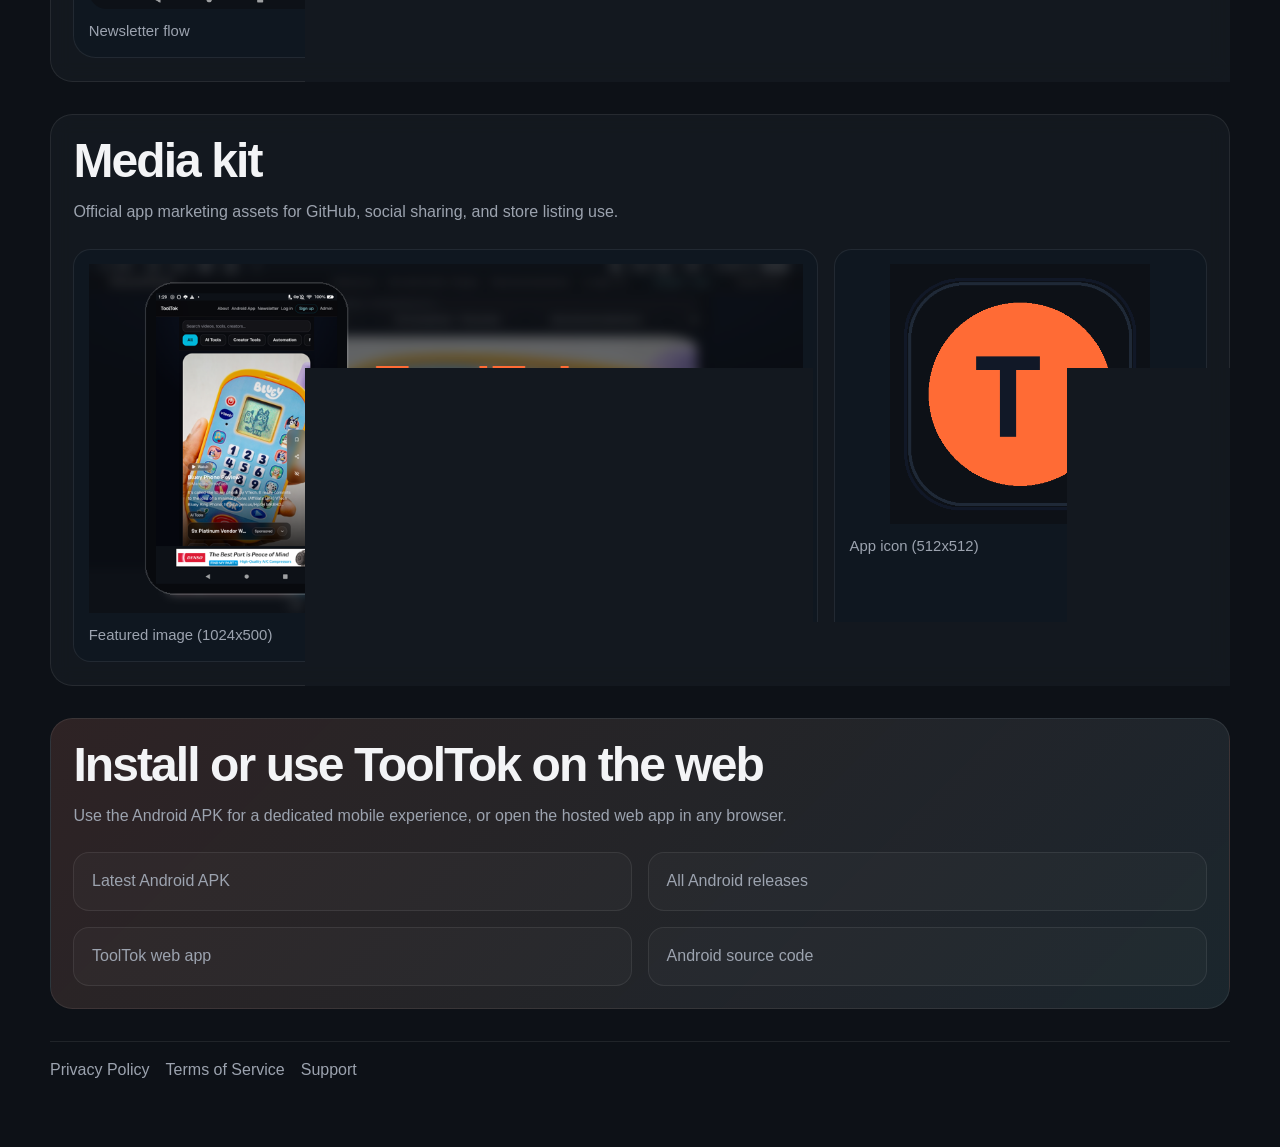
==== commit fc5f9b9f: "Refresh app-facing marketing copy and media assets. Replace technical README and site language with " ====
--- a/site/index.html
+++ b/site/index.html
@@ -17,7 +17,7 @@
     <meta name="application-name" content="ToolTok Android App" />
     <meta name="theme-color" content="#0d1117" />
     <link rel="canonical" href="https://chartmann1590.github.io/ToolTok-App/" />
-    <link rel="icon" href="./assets/tooltok-mark.svg" type="image/svg+xml" />
+    <link rel="icon" href="./assets/marketing/app-icon-512.png" type="image/png" />
     <link rel="stylesheet" href="./styles.css" />
     <script defer src="./app.js"></script>
 
@@ -31,7 +31,7 @@
     <meta property="og:site_name" content="ToolTok Android App" />
     <meta
       property="og:image"
-      content="https://chartmann1590.github.io/ToolTok-App/assets/screenshots/release/home-feed.png"
+      content="https://chartmann1590.github.io/ToolTok-App/assets/marketing/featured-image-1024x500.png"
     />
 
     <meta name="twitter:card" content="summary_large_image" />
@@ -42,7 +42,7 @@
     />
     <meta
       name="twitter:image"
-      content="https://chartmann1590.github.io/ToolTok-App/assets/screenshots/release/home-feed.png"
+      content="https://chartmann1590.github.io/ToolTok-App/assets/marketing/featured-image-1024x500.png"
     />
 
     <script type="application/ld+json">
@@ -86,13 +86,13 @@
       <header class="hero">
         <div class="hero-copy">
           <div class="eyebrow">ToolTok for Android</div>
-          <h1>Install the live ToolTok feed as a dedicated Android app.</h1>
+          <h1>Discover useful AI and creator workflow videos in one app.</h1>
           <p class="lede">
-            Browse curated AI, creator, automation, and small-business workflows without opening a browser tab.
-            The Android app points at the hosted ToolTok platform and stays current with the live site.
+            ToolTok helps you find practical short-form videos about tools, systems, and workflows that actually save time.
+            Open it on Android or use the web version anytime.
           </p>
           <p class="release-meta" data-release-status>
-            Download always points to the newest GitHub release build published from <code>main</code>.
+            Download always points to the newest Android release.
           </p>
           <div class="actions">
             <a
@@ -110,9 +110,9 @@
             </a>
           </div>
           <ul class="stats" aria-label="Key facts">
-            <li><strong>Free</strong><span>No Play Store dependency</span></li>
-            <li><strong>Live</strong><span>Uses the hosted ToolTok platform</span></li>
-            <li><strong>Fast</strong><span>Built as a native Android shell</span></li>
+            <li><strong>Curated</strong><span>Useful videos over hype</span></li>
+            <li><strong>Focused</strong><span>AI tools and creator workflows</span></li>
+            <li><strong>Fast</strong><span>Built for quick discovery on mobile</span></li>
           </ul>
         </div>
         <div class="hero-card">
@@ -126,24 +126,24 @@
       <main>
         <section class="section">
           <div class="section-copy">
-            <h2>What the app includes</h2>
-            <p>
-              The Android app keeps ToolTok on-device while preserving the live site experience. Internal ToolTok pages
-              stay in-app, outside links open in the system browser, and release builds are published directly from GitHub Actions.
+            <h2>What ToolTok is</h2>
+            <p>
+              ToolTok is a short-video discovery app for people who want practical ideas they can use right away.
+              The feed is focused on tools, automation, creator systems, and workflow shortcuts.
             </p>
           </div>
           <div class="feature-grid">
             <article>
-              <h3>Live feed integration</h3>
-              <p>Loads the production ToolTok experience from <code>tooltok.vercel.app</code>.</p>
+              <h3>Practical video picks</h3>
+              <p>Find high-signal videos that help you build better workflows faster.</p>
             </article>
             <article>
-              <h3>Android navigation</h3>
-              <p>Supports pull-to-refresh, back navigation, downloads, and file picker flows.</p>
+              <h3>Mobile-first experience</h3>
+              <p>Browse, explore, and open related links easily from your Android phone.</p>
             </article>
             <article>
-              <h3>Reliable release flow</h3>
-              <p>Every push to <code>main</code> builds a signed APK in GitHub Actions and publishes it automatically.</p>
+              <h3>Always current</h3>
+              <p>The app mirrors the latest live ToolTok experience available on the web.</p>
             </article>
           </div>
         </section>
@@ -152,7 +152,7 @@
           <div class="section-copy">
             <h2>Promo preview</h2>
             <p>
-              This short promo clip was rendered from the release build assets and matches the current Android app listing media.
+              This short promo clip includes voiceover and matches the current Android app listing media.
             </p>
           </div>
           <div class="promo-card">
@@ -173,7 +173,7 @@
           <div class="section-copy">
             <h2>Release screenshots</h2>
             <p>
-              These tracked screenshots come from the release build and cover different parts of the app instead of repeating the same screen.
+              Fresh device screenshots showing the current ToolTok Android experience.
             </p>
           </div>
           <div class="gallery">
@@ -196,6 +196,25 @@
             <figure>
               <img src="./assets/screenshots/release/newsletter.png" alt="ToolTok Android app newsletter screen" />
               <figcaption>Newsletter flow</figcaption>
+            </figure>
+          </div>
+        </section>
+
+        <section class="section">
+          <div class="section-copy">
+            <h2>Media kit</h2>
+            <p>
+              Official app marketing assets for GitHub, social sharing, and store listing use.
+            </p>
+          </div>
+          <div class="marketing-grid">
+            <figure>
+              <img src="./assets/marketing/featured-image-1024x500.png" alt="ToolTok featured image" />
+              <figcaption>Featured image (1024x500)</figcaption>
+            </figure>
+            <figure>
+              <img src="./assets/marketing/app-icon-512.png" alt="ToolTok app icon" />
+              <figcaption>App icon (512x512)</figcaption>
             </figure>
           </div>
         </section>
--- a/site/styles.css
+++ b/site/styles.css
@@ -202,7 +202,8 @@
 
 .feature-grid,
 .gallery,
-.link-list {
+.link-list,
+.marketing-grid {
   display: grid;
   gap: 1rem;
   margin-top: 1.5rem;
@@ -223,12 +224,29 @@
 
 .gallery {
   grid-template-columns: repeat(auto-fit, minmax(220px, 1fr));
+}
+
+.marketing-grid {
+  grid-template-columns: 2fr 1fr;
 }
 
 .gallery figure {
   margin: 0;
   padding: 0.9rem;
   background: var(--panel-alt);
+}
+
+.marketing-grid figure {
+  margin: 0;
+  padding: 0.9rem;
+  border: 1px solid var(--line);
+  border-radius: 1.1rem;
+  background: var(--panel-alt);
+}
+
+.marketing-grid figure:last-child img {
+  width: min(260px, 100%);
+  margin: 0 auto;
 }
 
 .promo-card {
@@ -362,7 +380,8 @@
   .hero,
   .feature-grid,
   .gallery,
-  .link-list {
+  .link-list,
+  .marketing-grid {
     grid-template-columns: 1fr;
   }
 
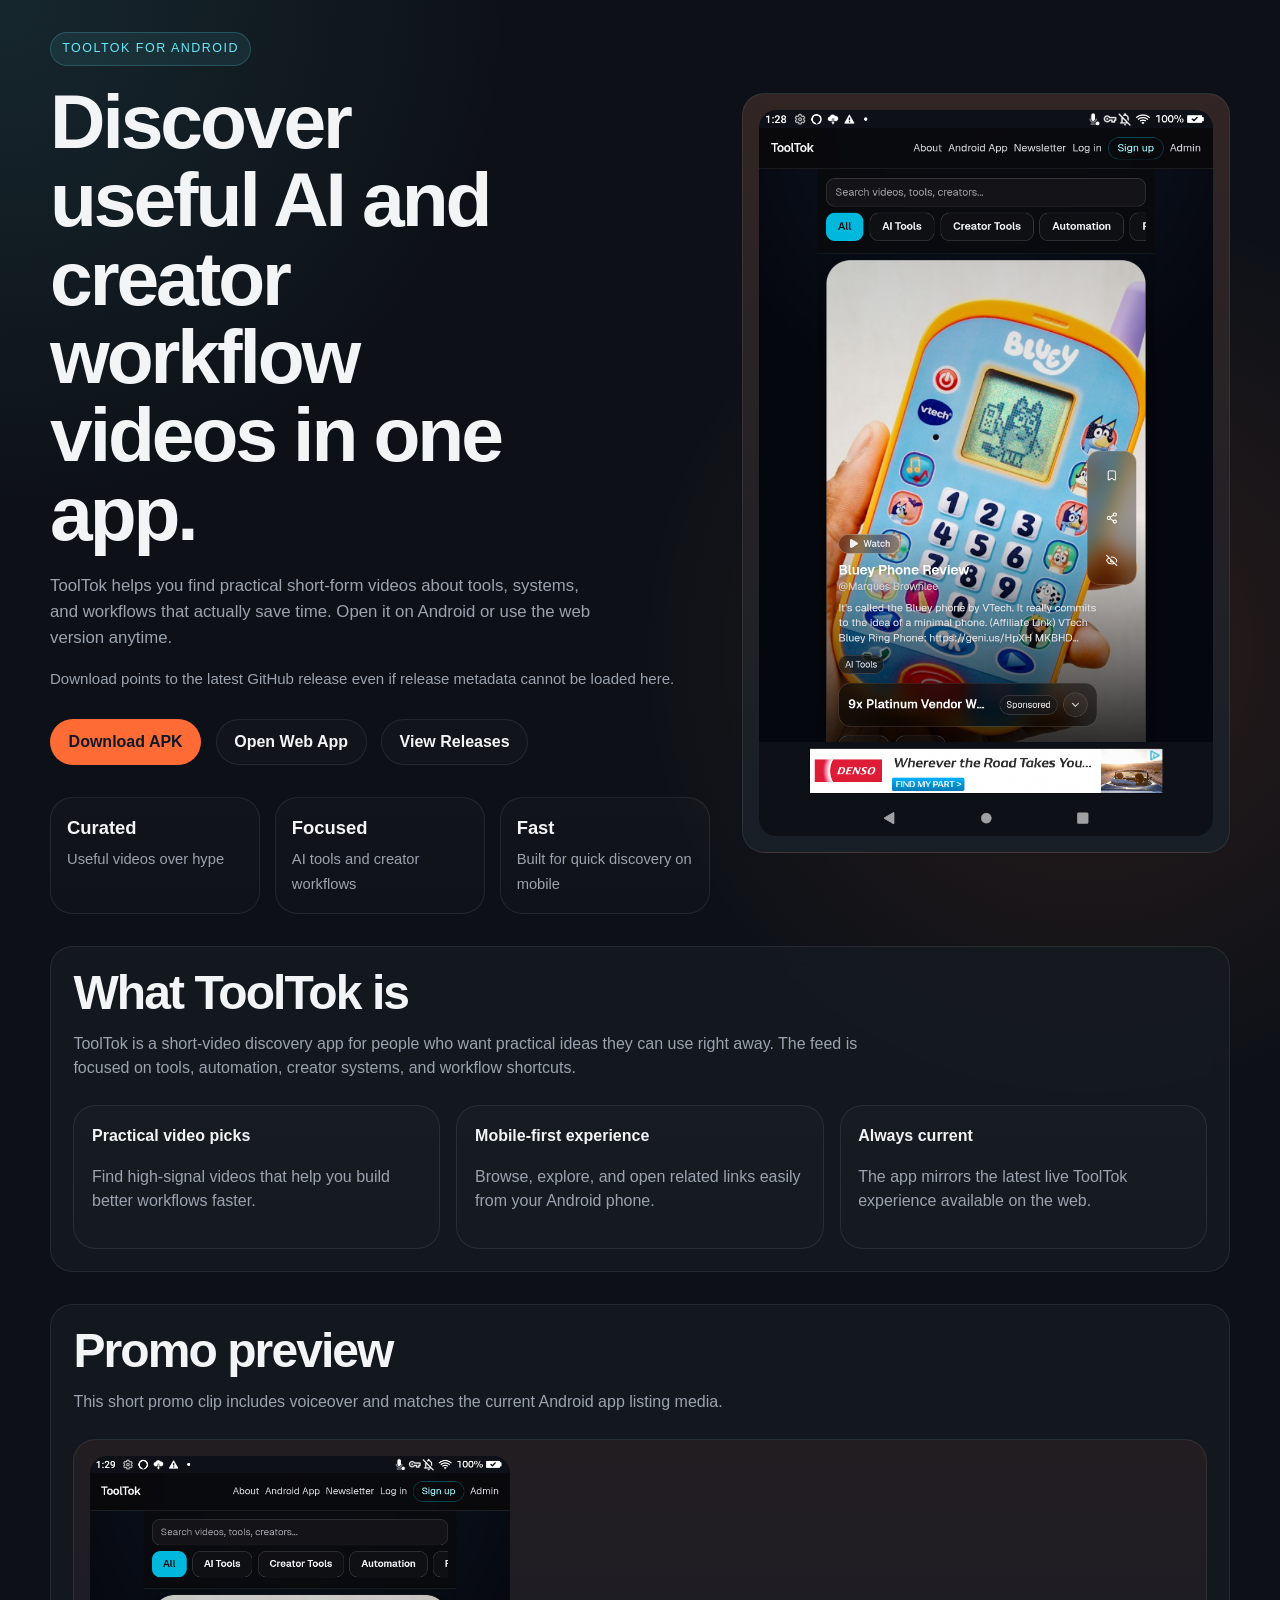
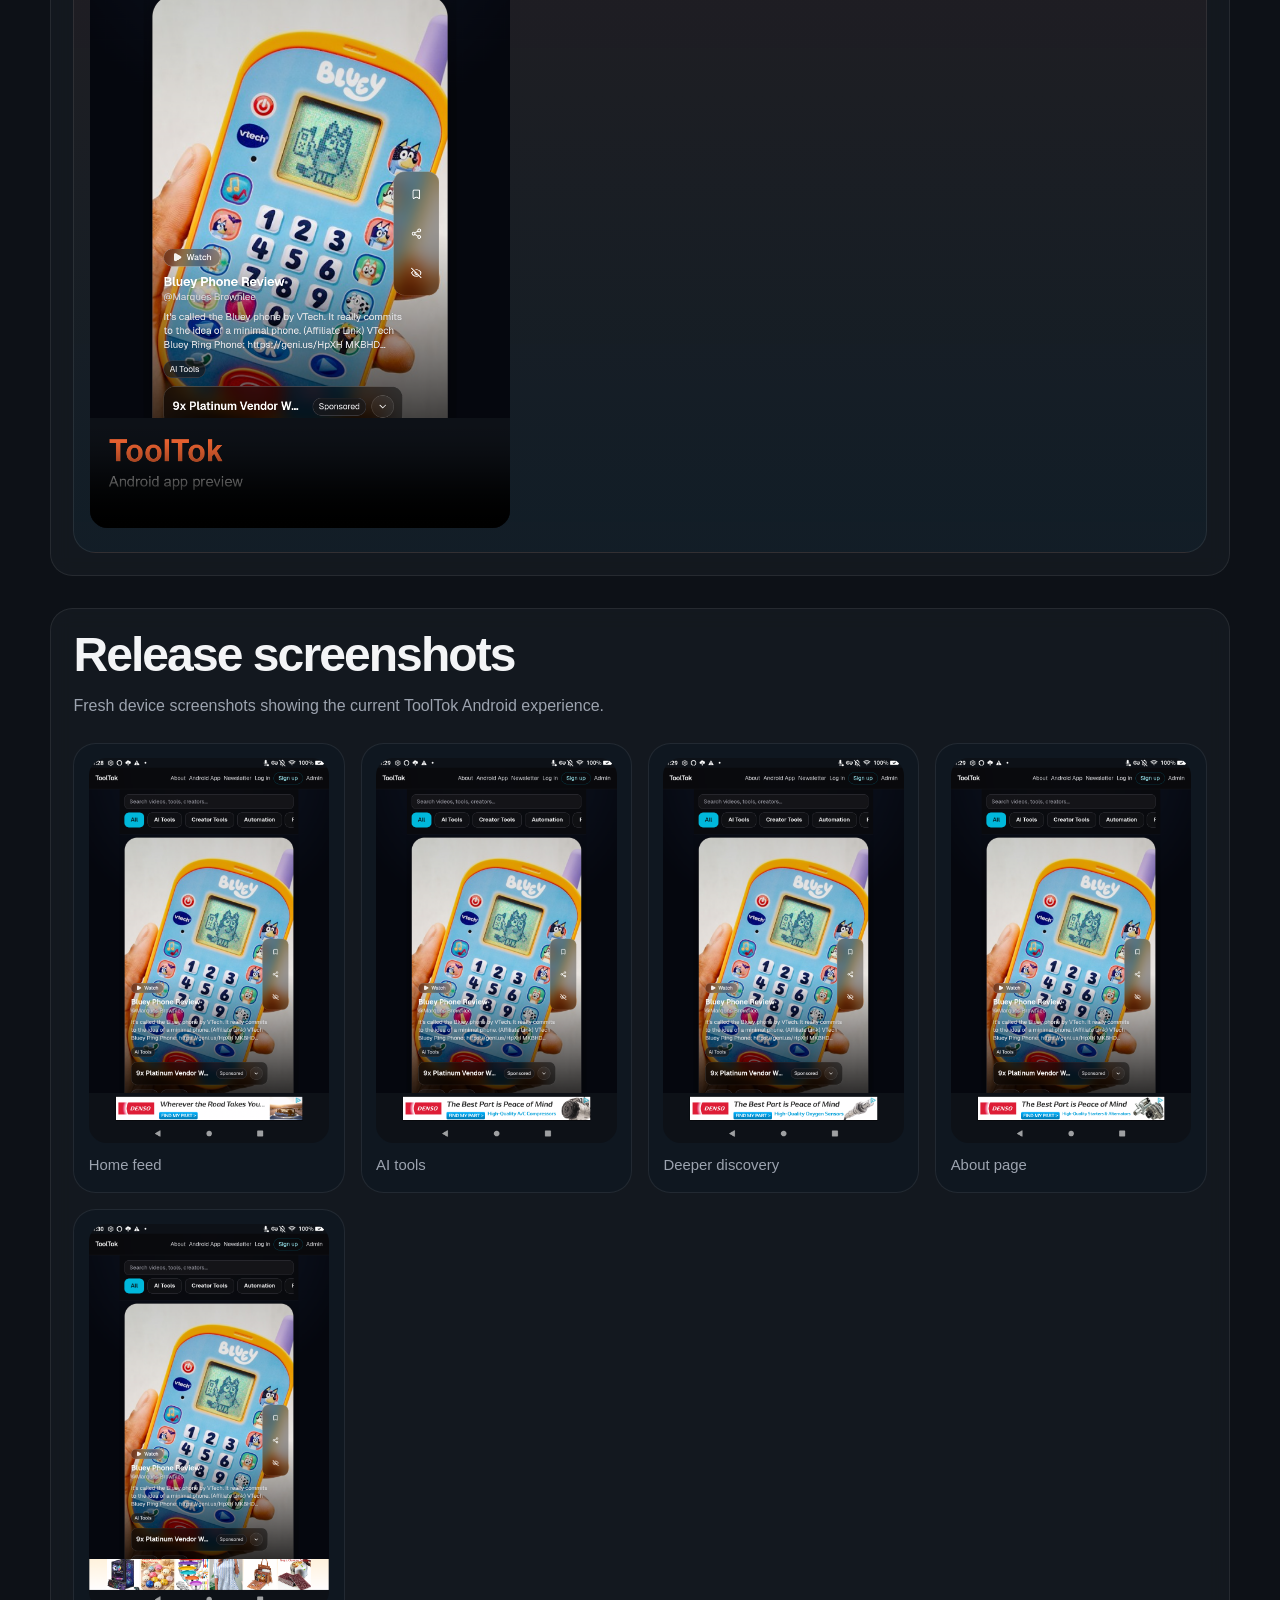
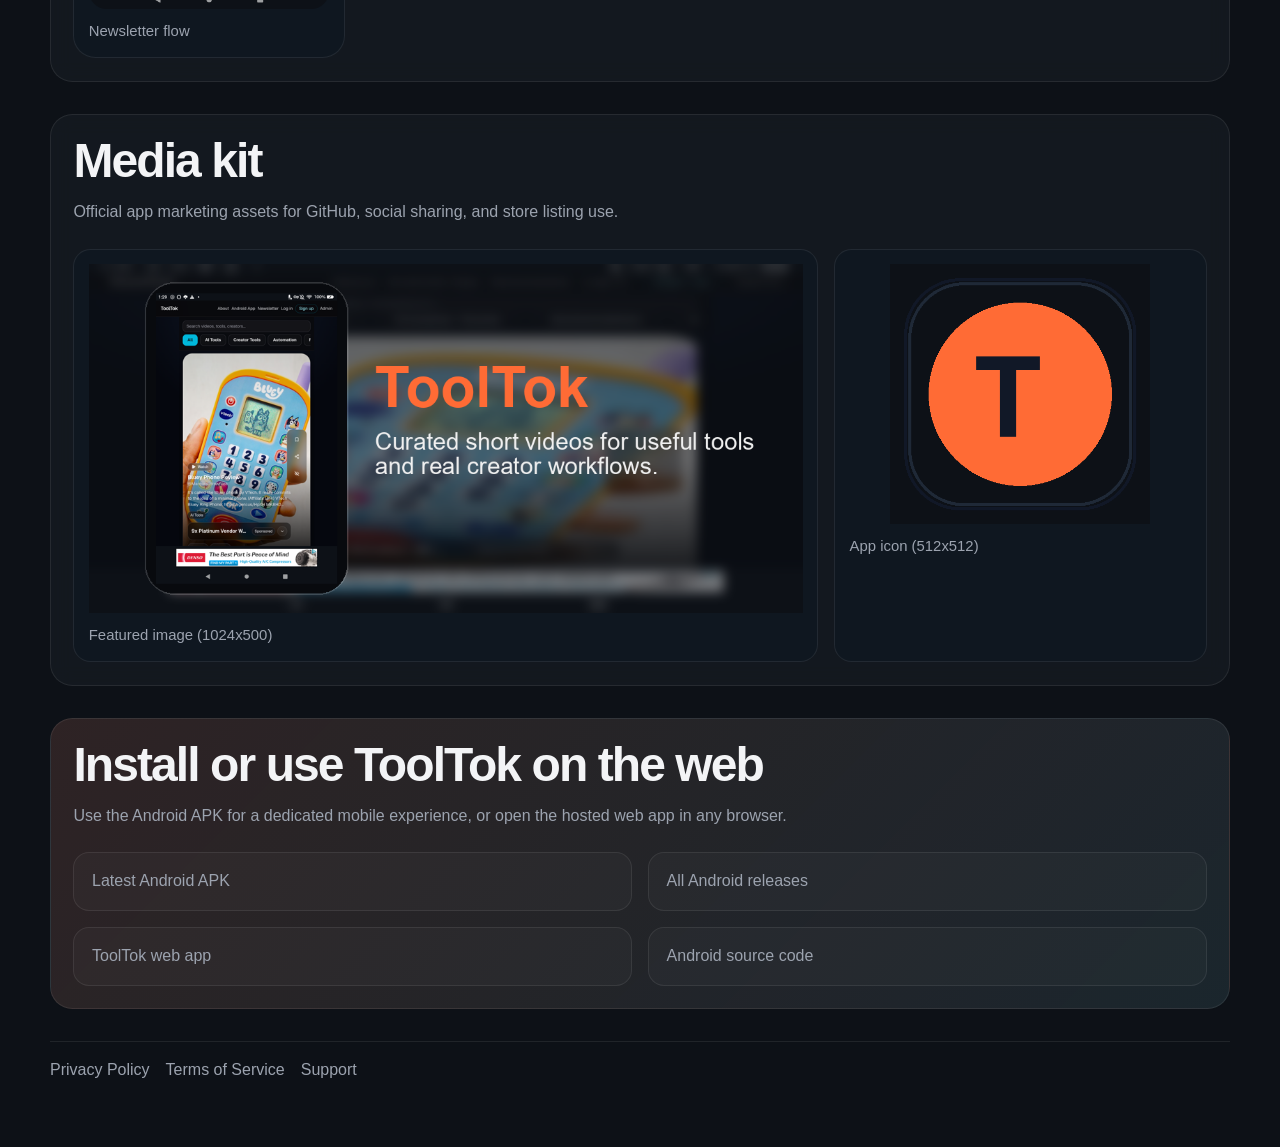
==== commit abc8c54e: "Polish README presentation and promo media flow. Rework the README into a cleaner visual layout with" ====
--- a/site/index.html
+++ b/site/index.html
@@ -124,7 +124,7 @@
       </header>
 
       <main>
-        <section class="section">
+        <section class="section" id="promo-preview">
           <div class="section-copy">
             <h2>What ToolTok is</h2>
             <p>
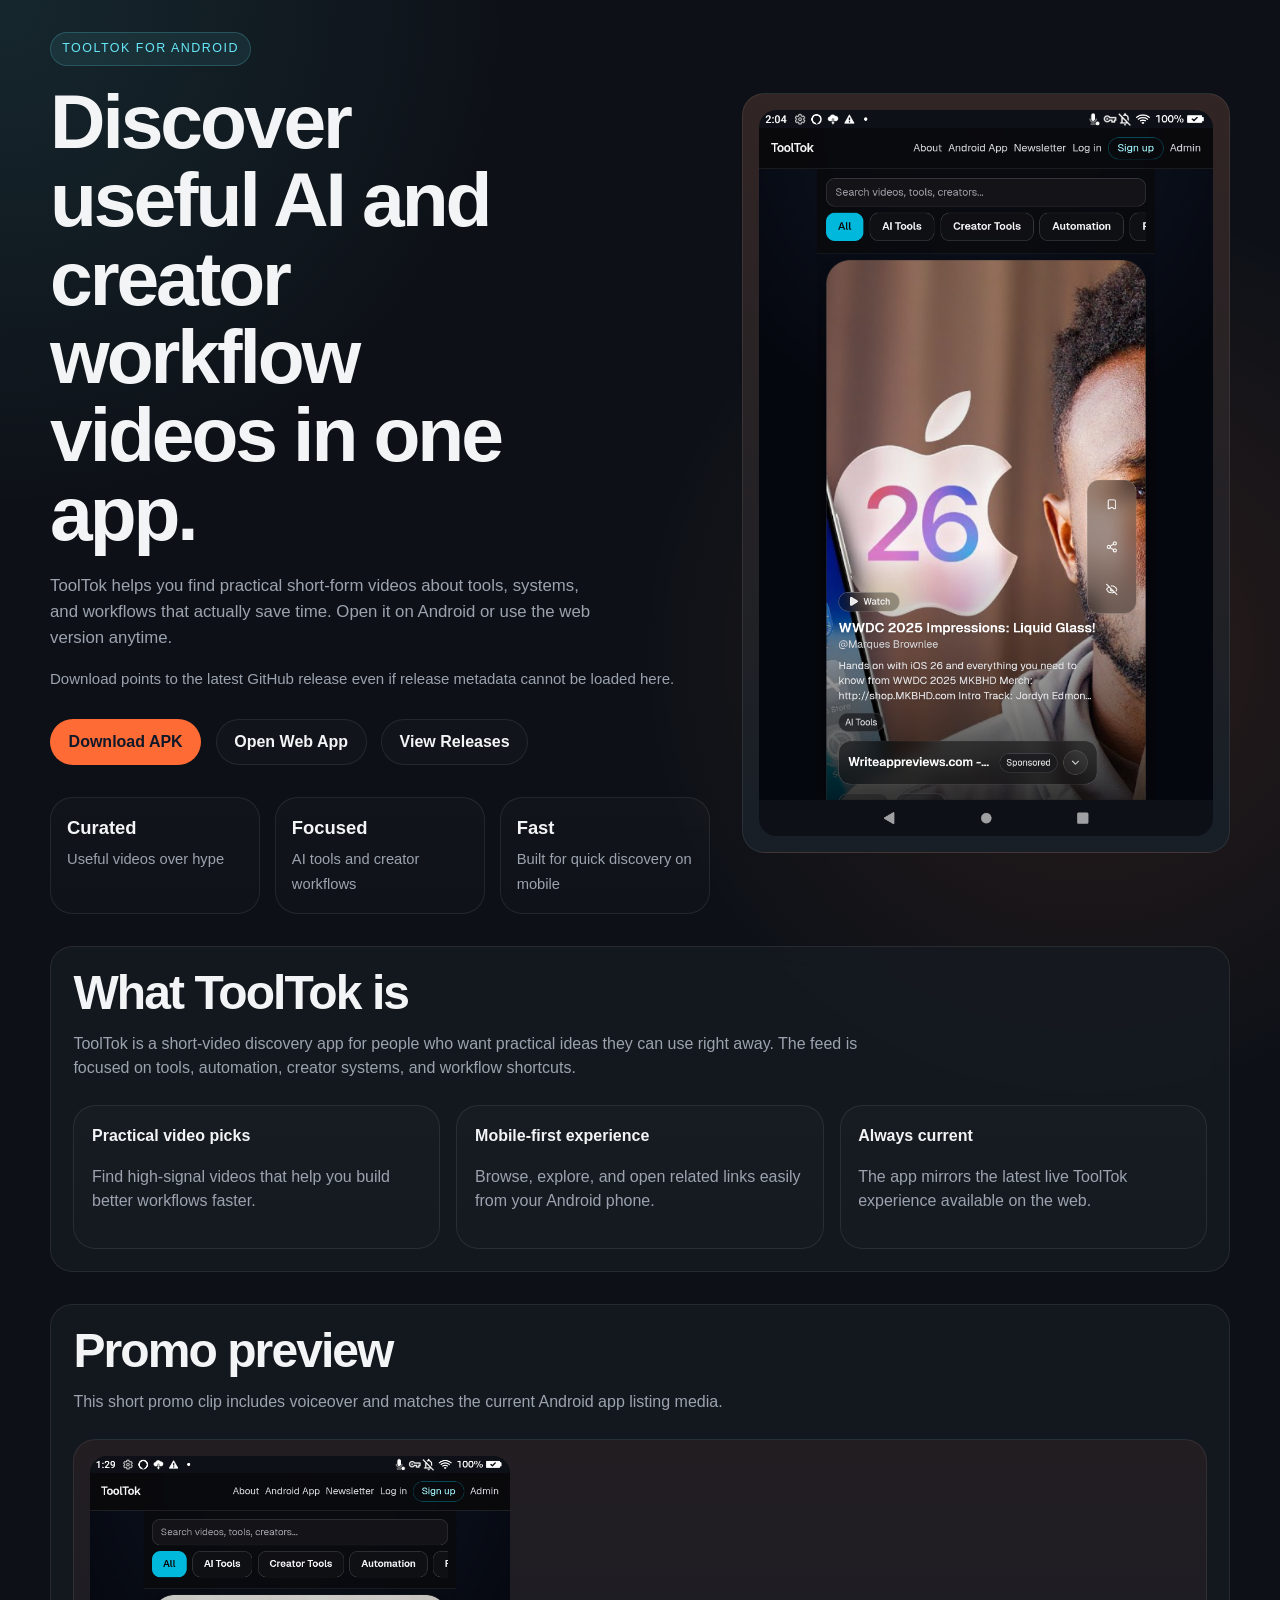
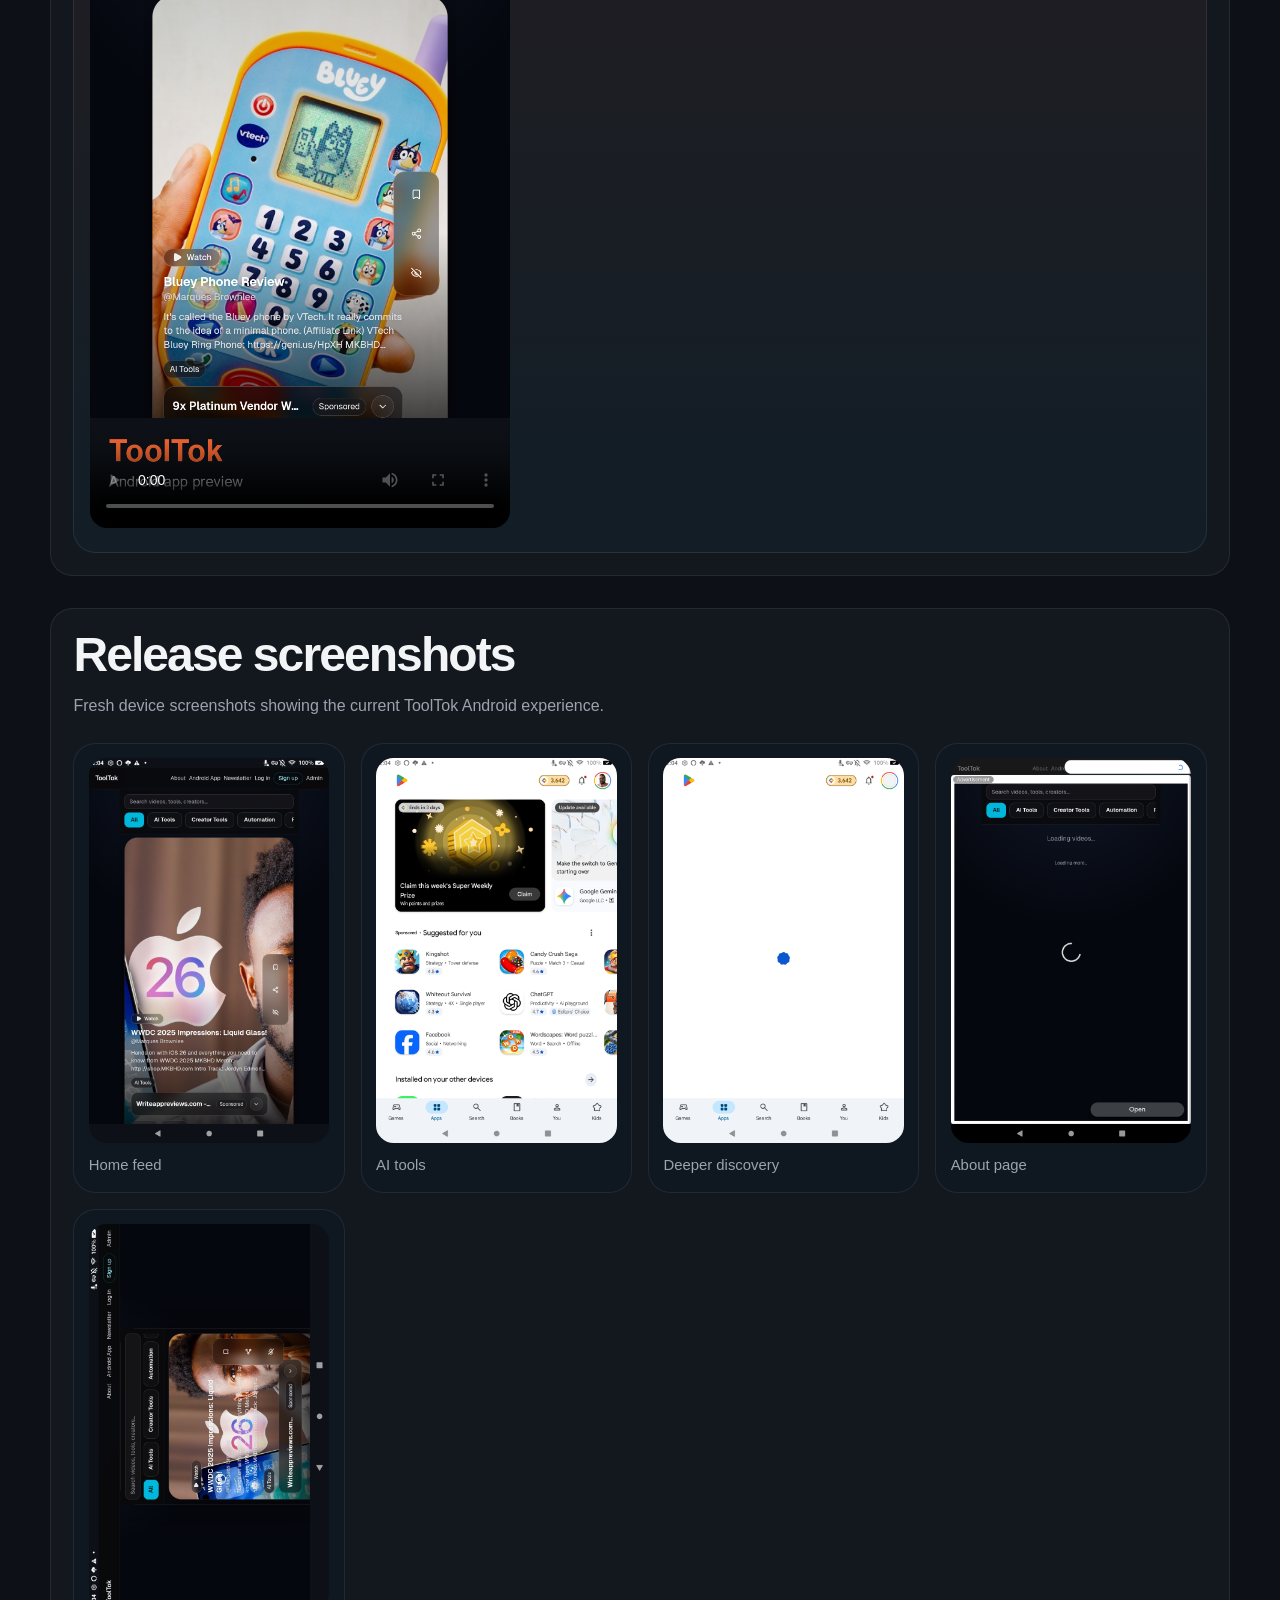
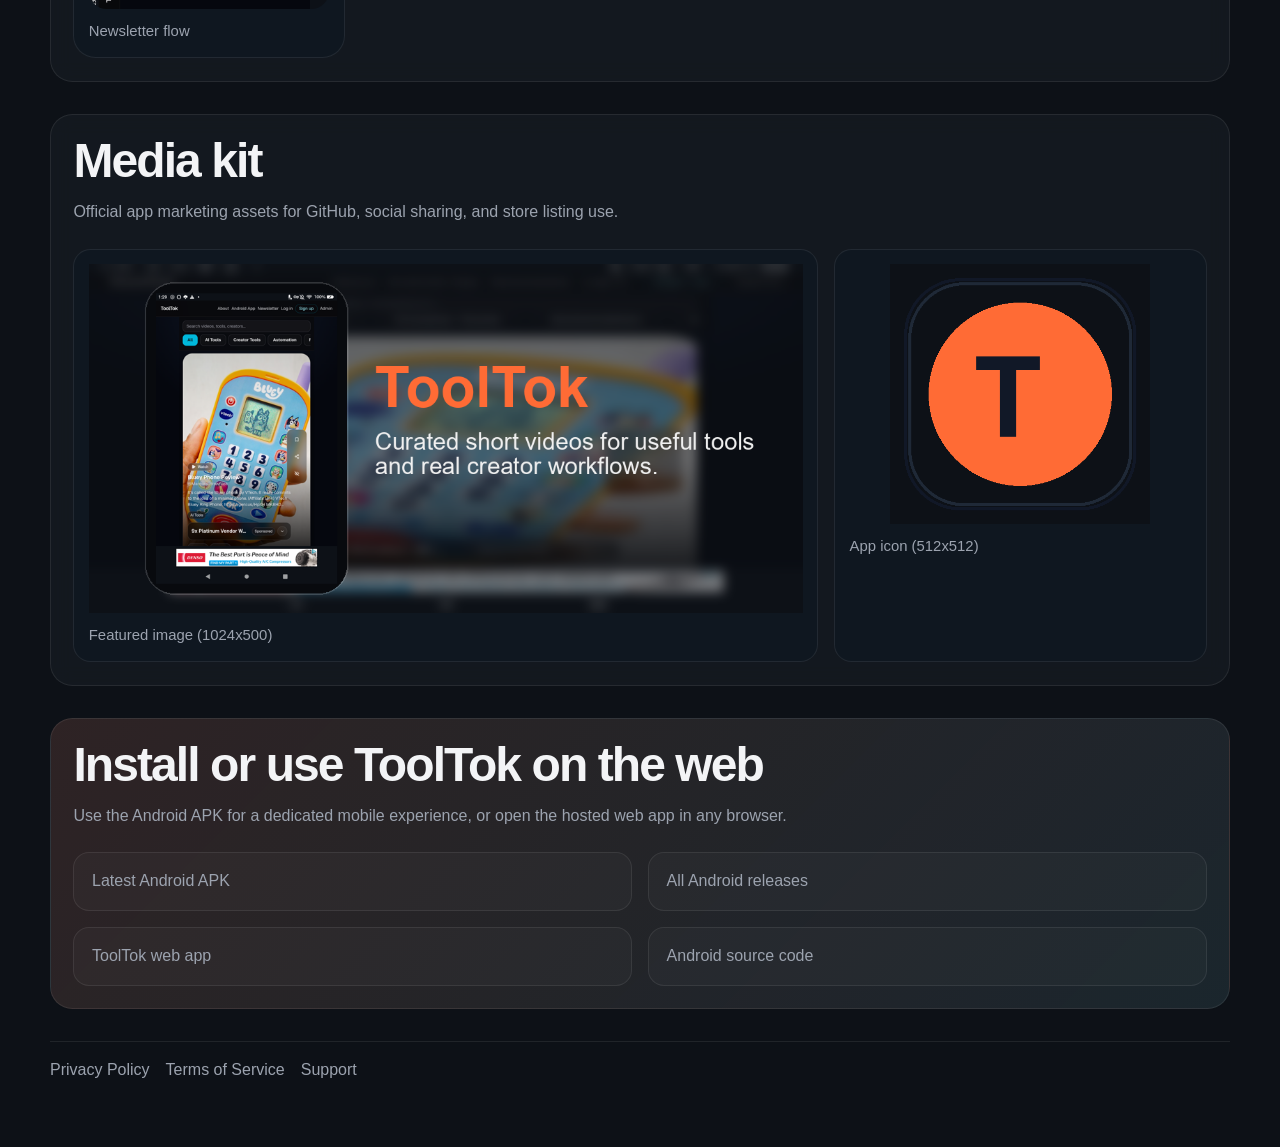
==== commit 552b2135: "Improve app media quality and stabilize Android E2E checks. Replace repetitive screenshots with vari" ====
--- a/site/index.html
+++ b/site/index.html
@@ -124,7 +124,7 @@
       </header>
 
       <main>
-        <section class="section" id="promo-preview">
+        <section class="section">
           <div class="section-copy">
             <h2>What ToolTok is</h2>
             <p>
@@ -148,7 +148,7 @@
           </div>
         </section>
 
-        <section class="section">
+        <section class="section" id="promo-preview">
           <div class="section-copy">
             <h2>Promo preview</h2>
             <p>
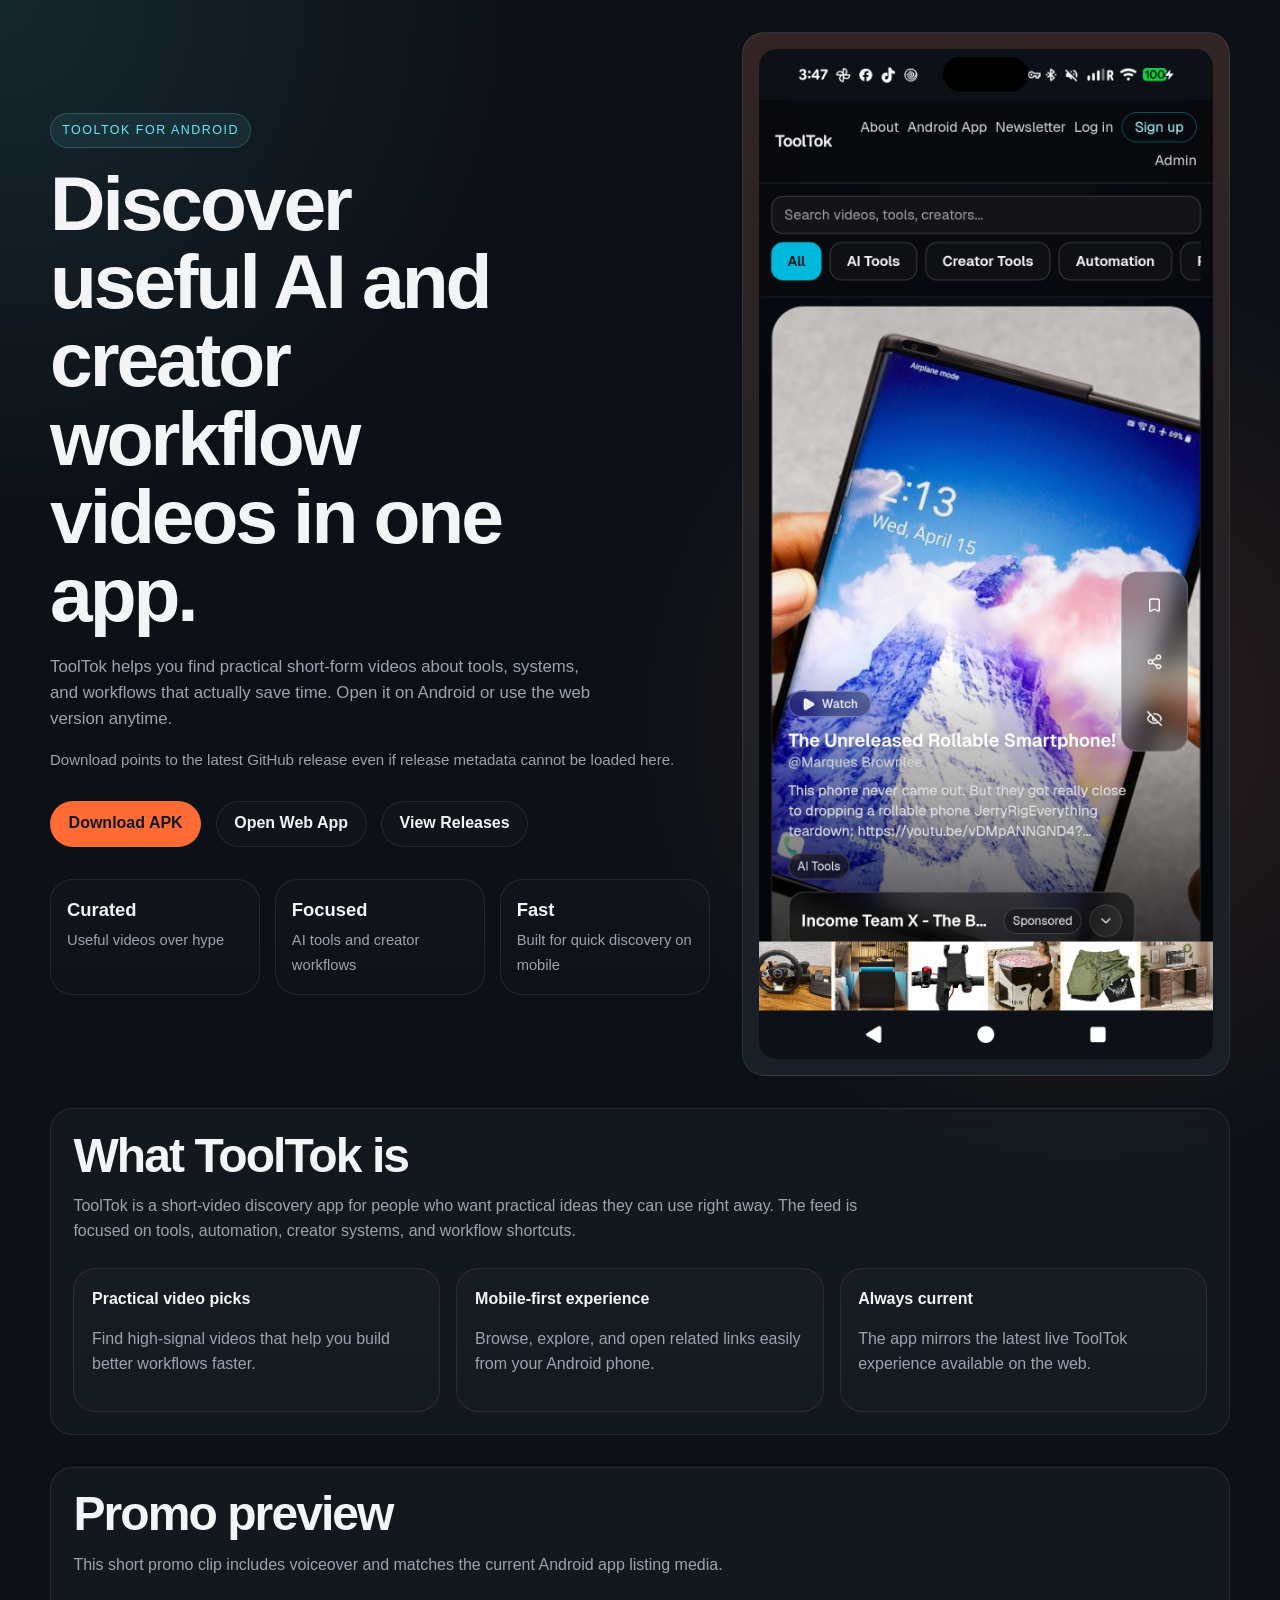
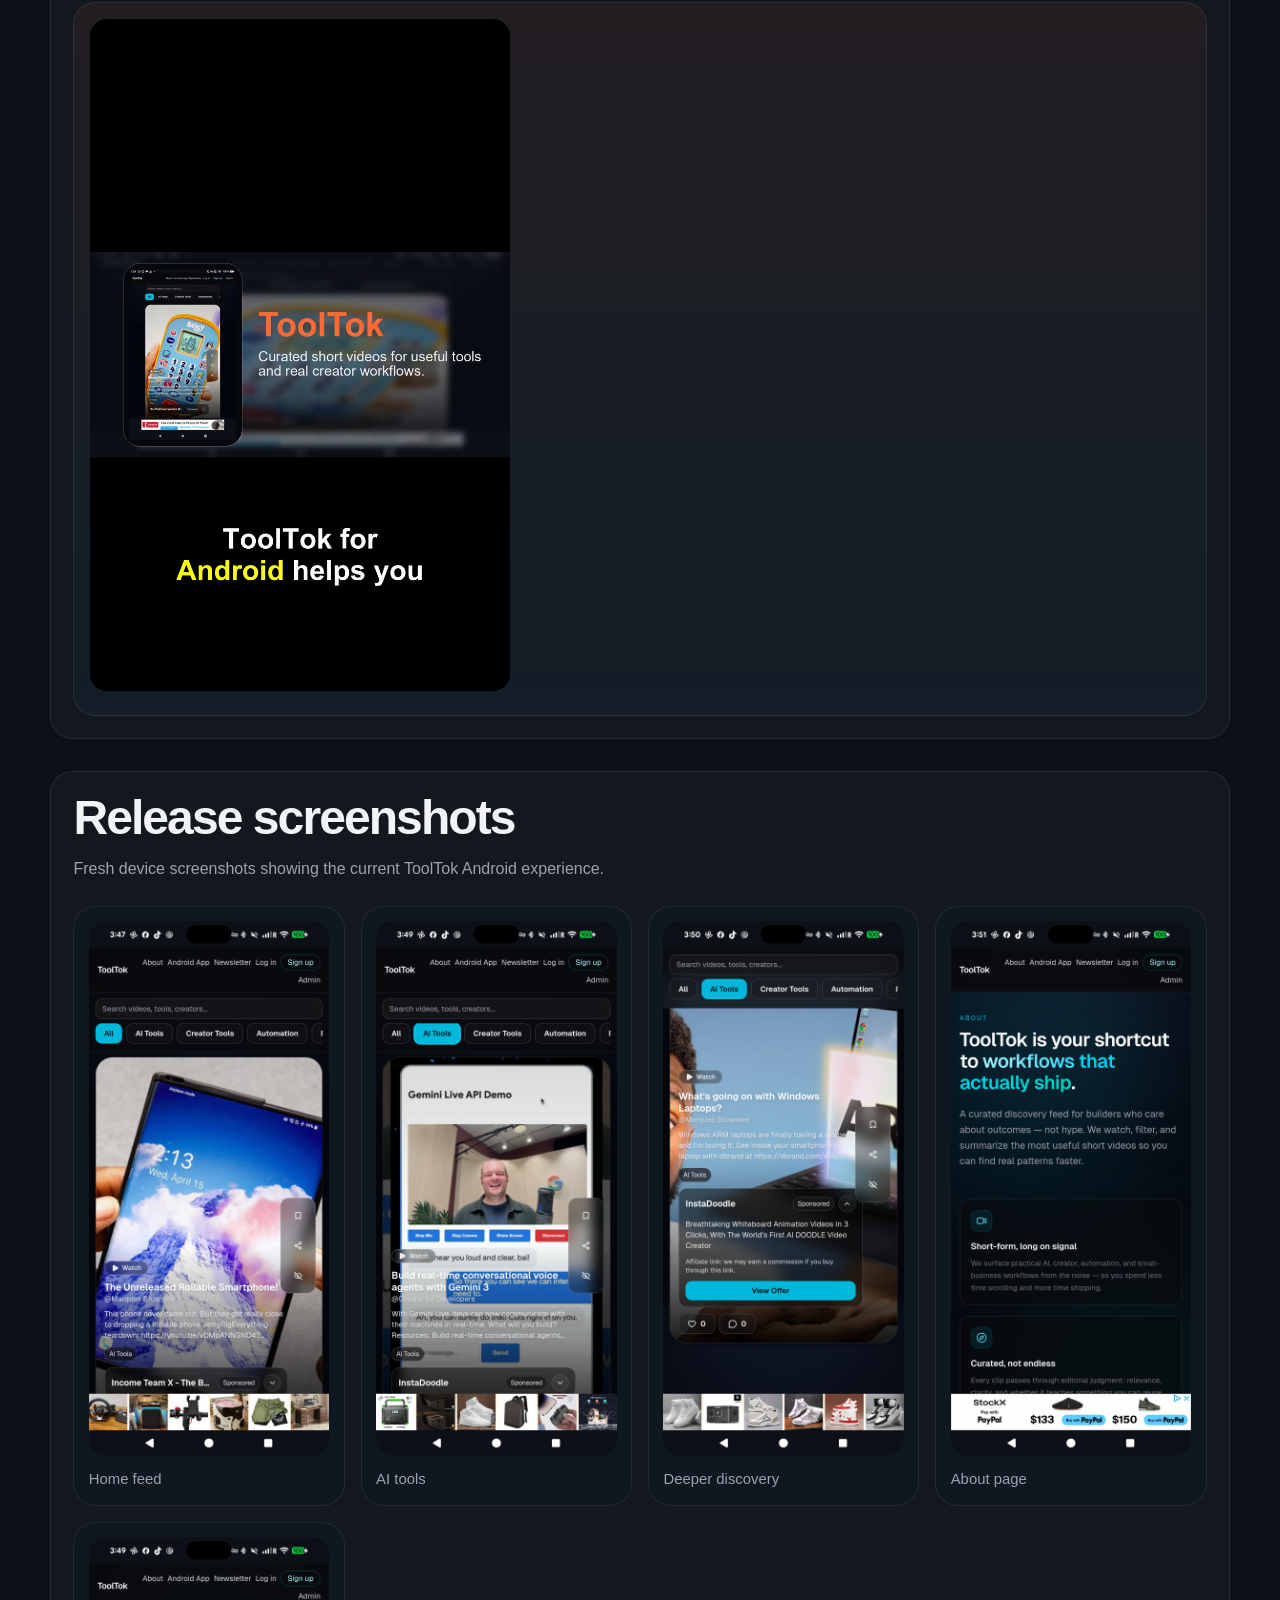
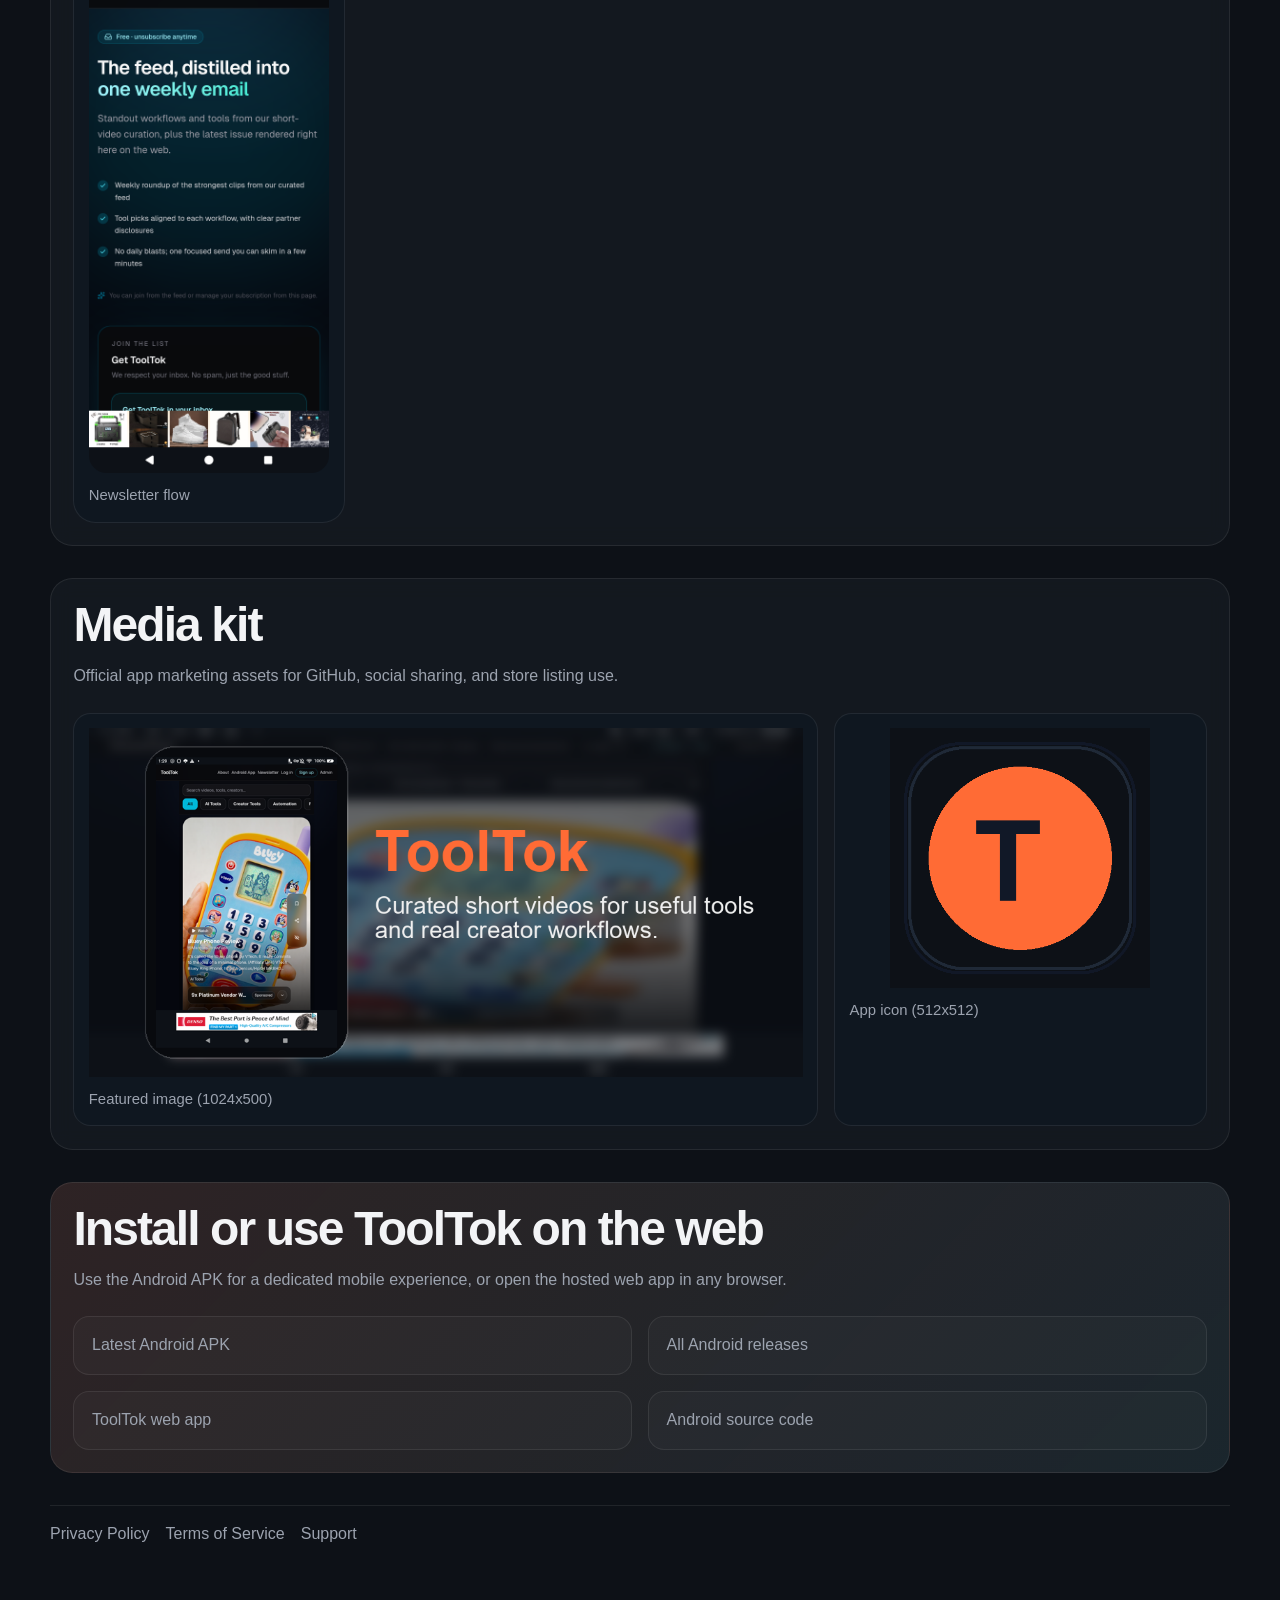
==== commit a54fb201: "Add Google Analytics tracking (G-S60XVJP5TJ)" ====
--- a/site/index.html
+++ b/site/index.html
@@ -1,6 +1,14 @@
 <!doctype html>
 <html lang="en">
   <head>
+  <!-- Google tag (gtag.js) -->
+  <script async src="https://www.googletagmanager.com/gtag/js?id=G-S60XVJP5TJ"></script>
+  <script>
+    window.dataLayer = window.dataLayer || [];
+    function gtag(){dataLayer.push(arguments);}
+    gtag('js', new Date());
+    gtag('config', 'G-S60XVJP5TJ');
+  </script>
     <meta charset="utf-8" />
     <meta name="viewport" content="width=device-width, initial-scale=1" />
     <title>ToolTok Android App | Download the Latest APK</title>
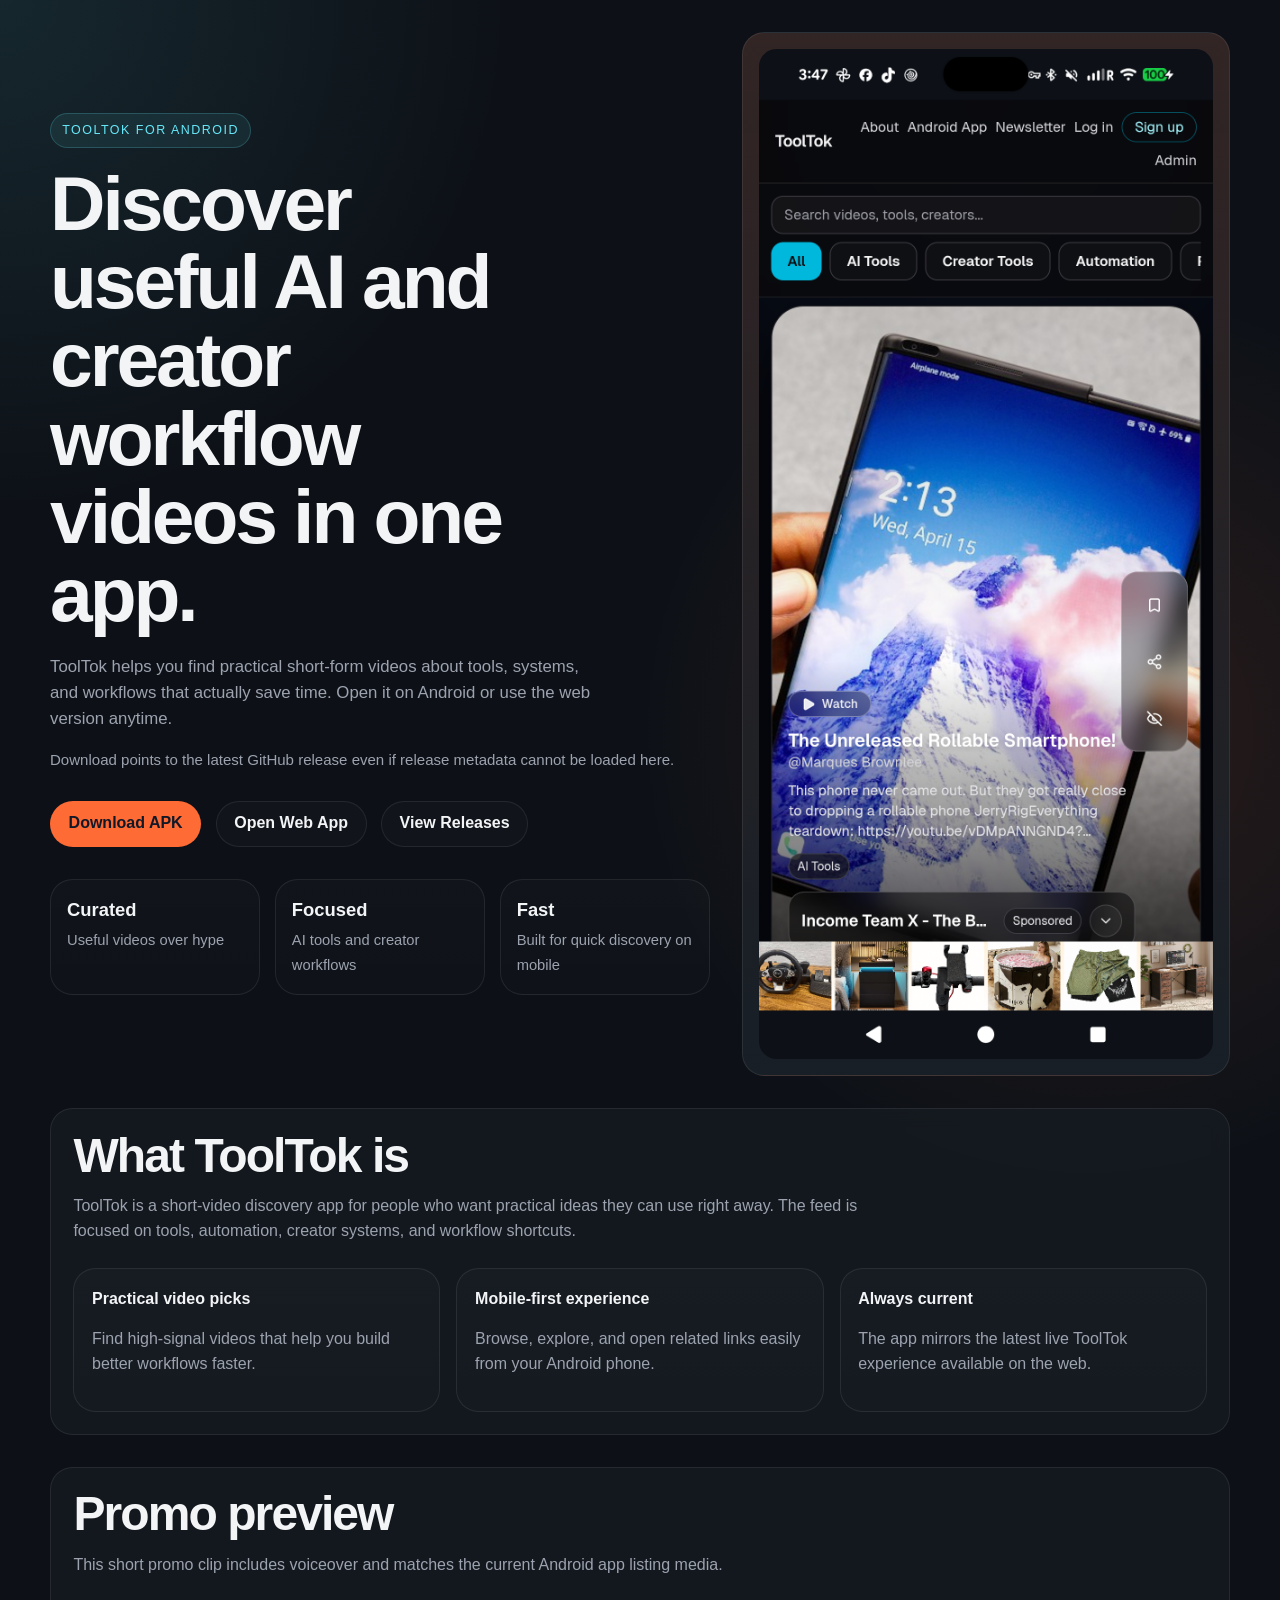
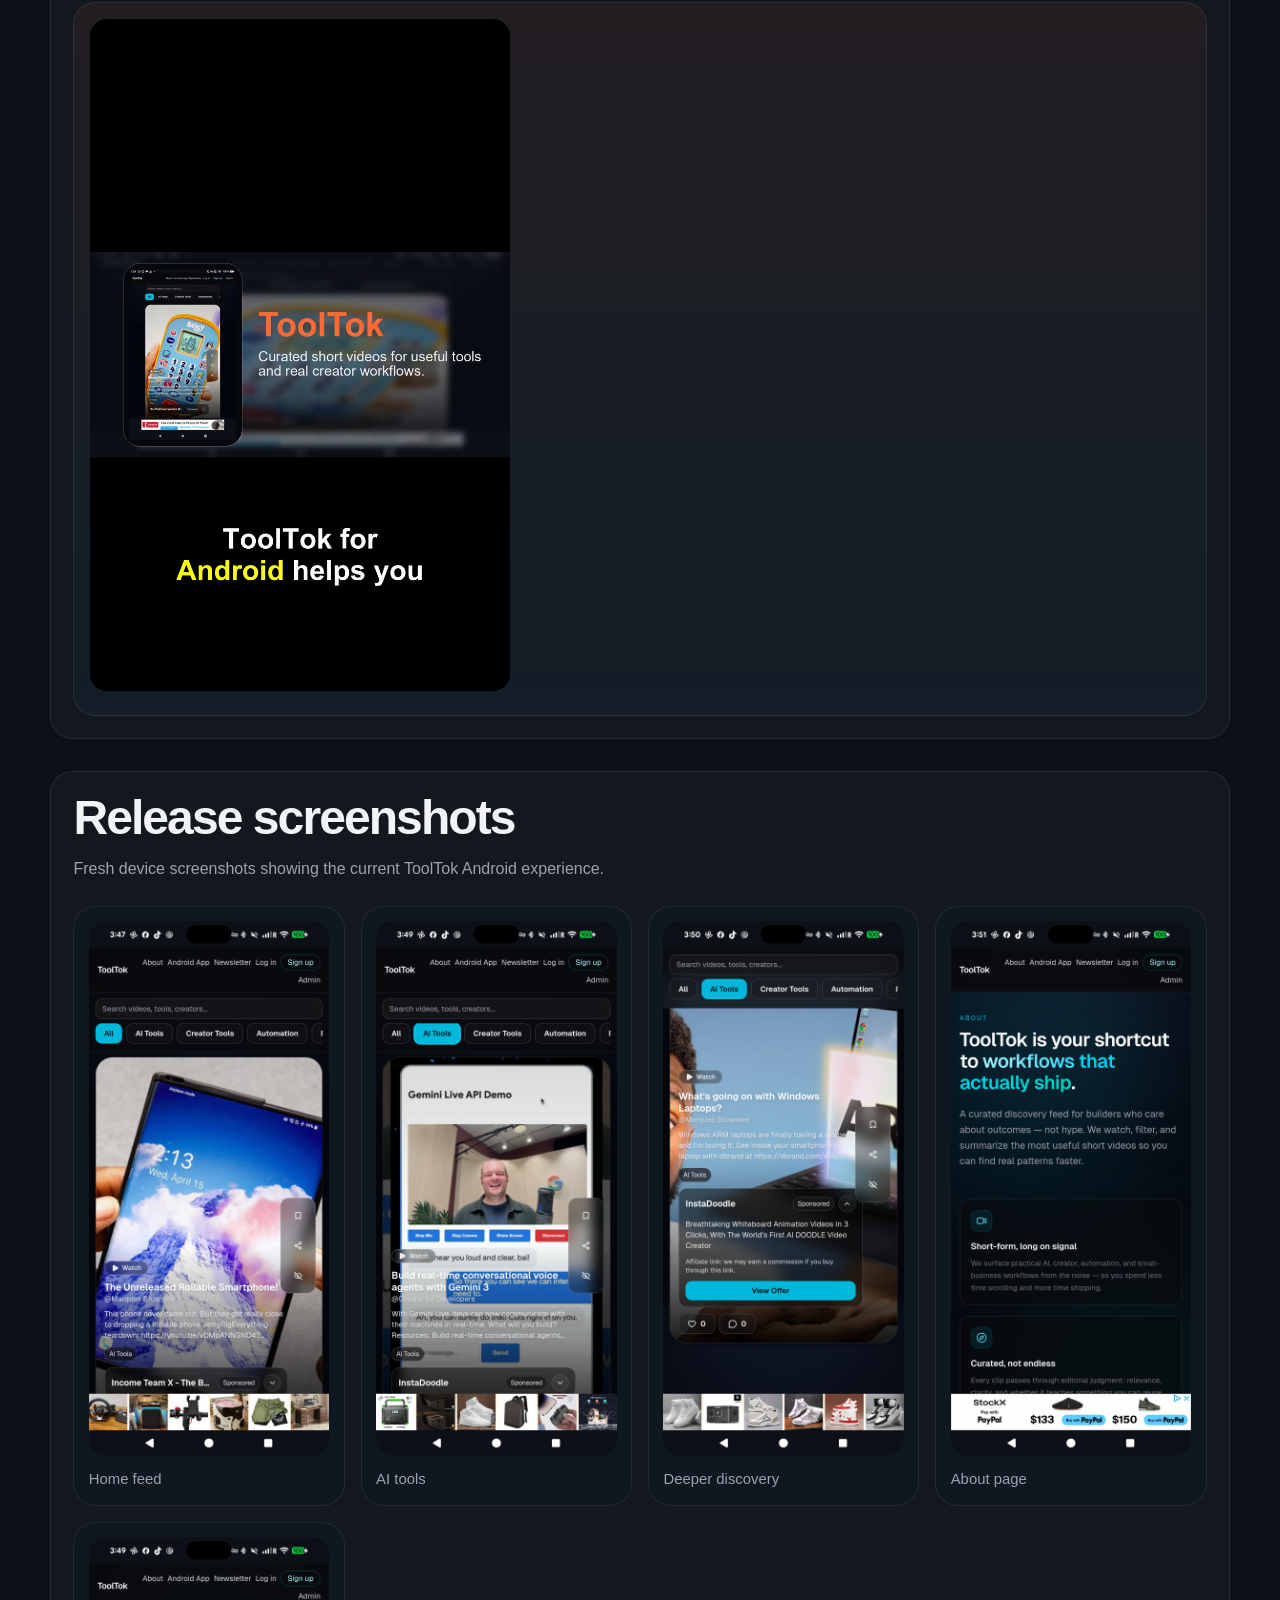
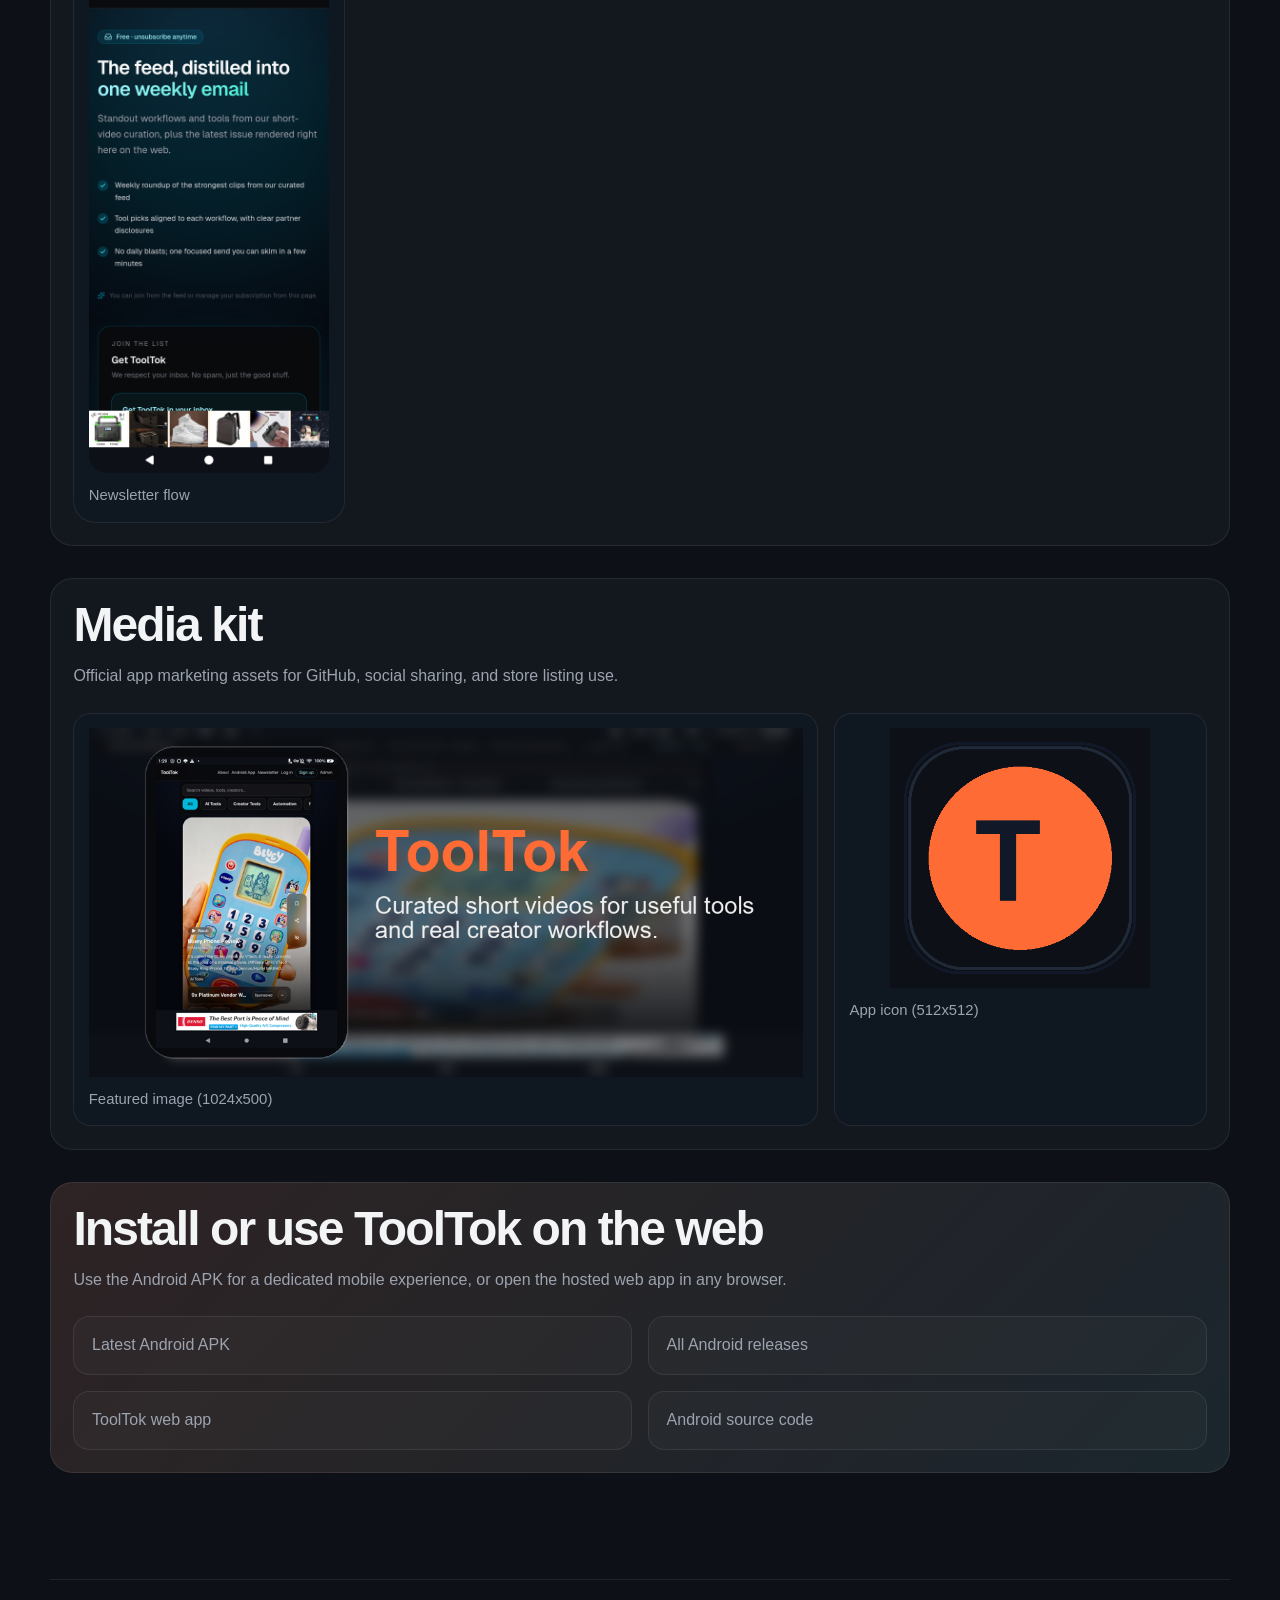
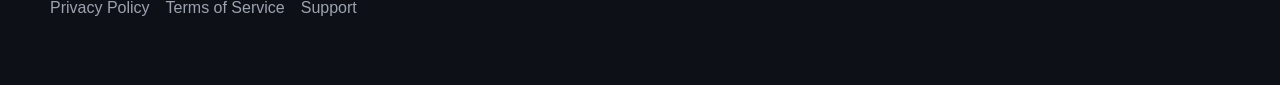
==== commit efe93817: "Add banner ad [skip ci]" ====
--- a/site/index.html
+++ b/site/index.html
@@ -247,7 +247,15 @@
           </div>
         </section>
       </main>
-      <footer class="footer">
+      
+<!-- BEGIN AADS AD UNIT 2459515 -->
+<div class="aads-slot" style="width:100%;margin:24px auto 16px;text-align:center;clear:both">
+<div id="frame" style="width: 320px;margin: auto;z-index: 99998;height: auto">
+<iframe data-aa='2459515' src='//ad.a-ads.com/2459515/?size=320x50' style='border:0; padding:0; width:320px; height:50px; overflow:hidden;display: block;margin: auto'></iframe>
+</div>
+</div>
+<!-- END AADS AD UNIT 2459515 -->
+<footer class="footer">
         <a href="./privacy.html">Privacy Policy</a>
         <a href="./terms.html">Terms of Service</a>
         <a href="https://github.com/chartmann1590/ToolTok-App/issues" target="_blank" rel="noreferrer">Support</a>
